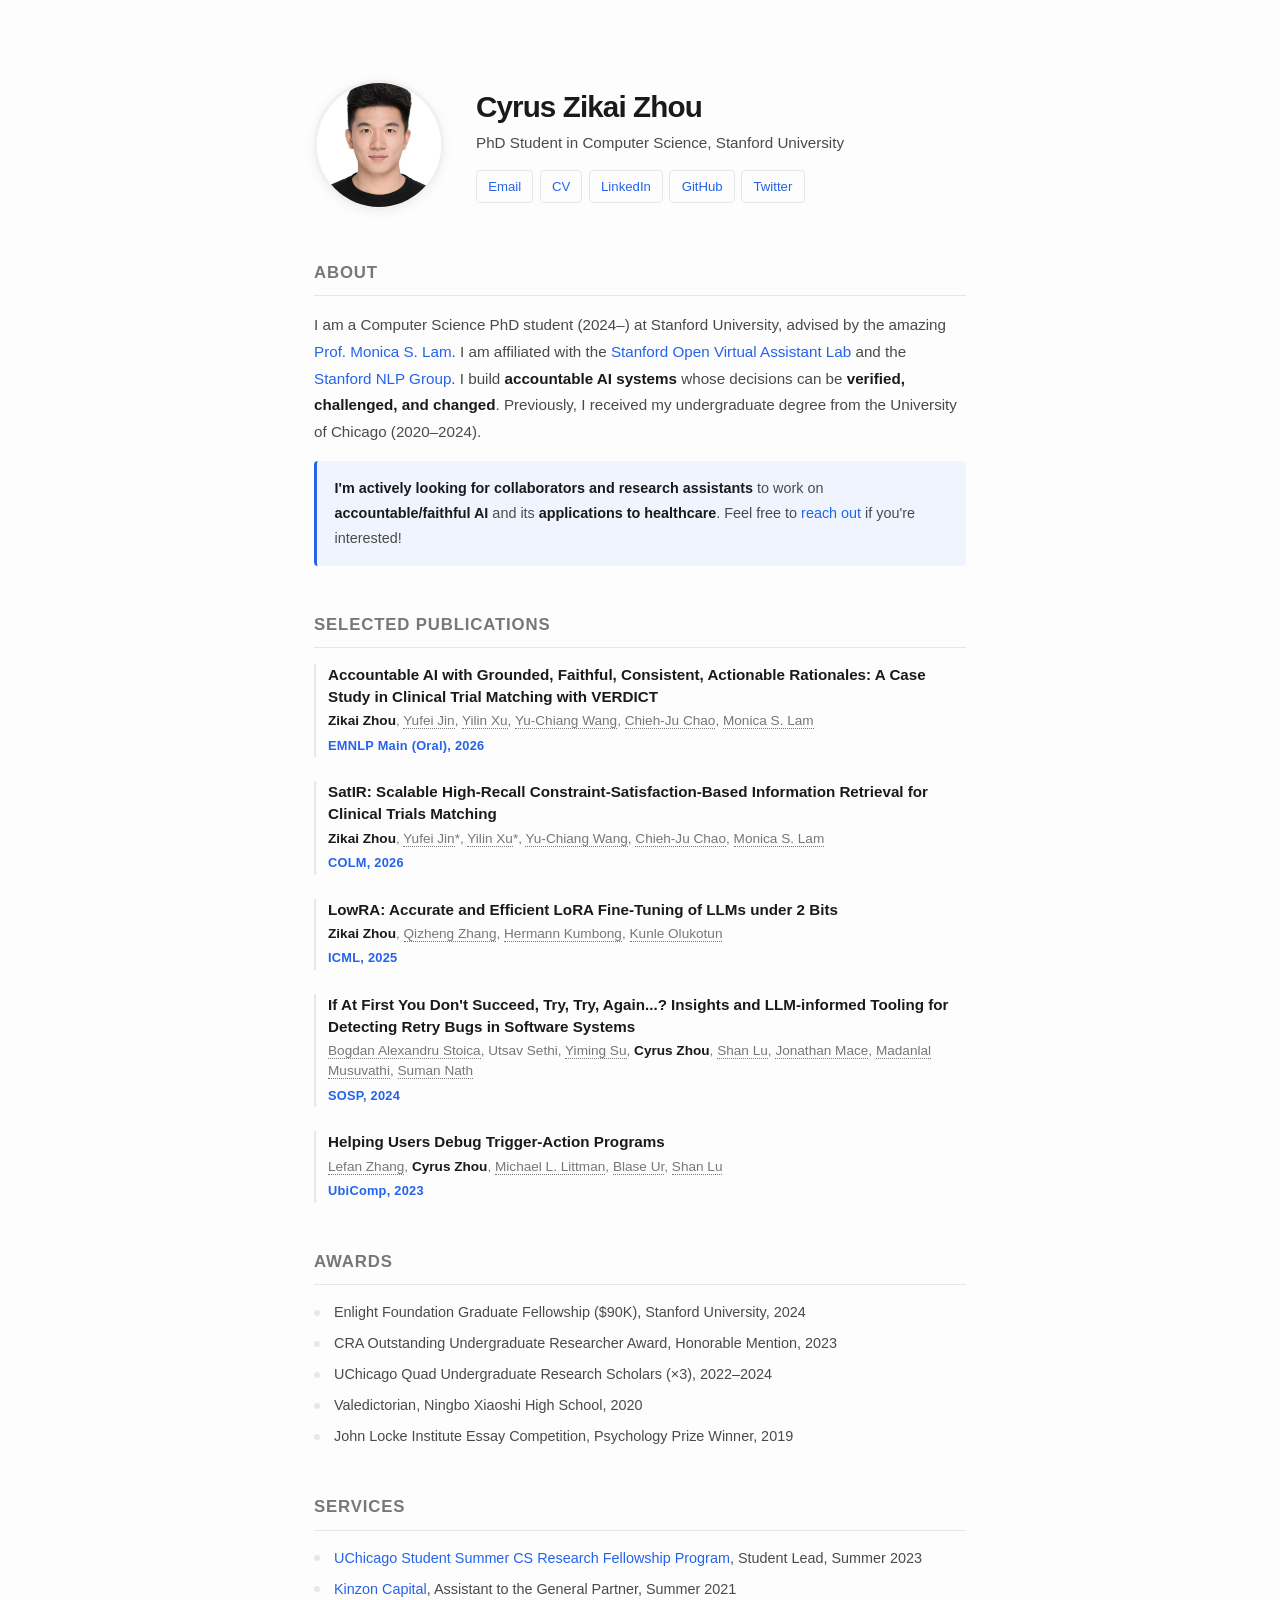
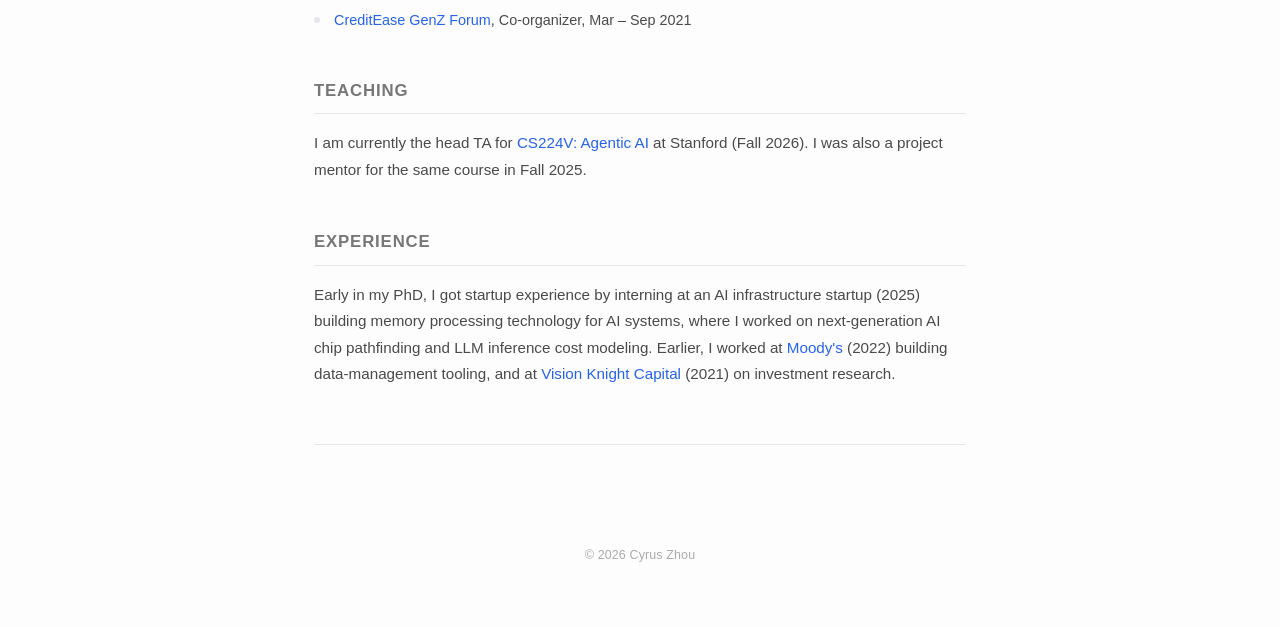
==== index.html @ 4c5fada1 "Link Lefan Zhang (Scholar) and Yiming Su (LinkedIn) Co-Authored-By: Claude Opus 4.7 (1M context) <no" ====
<!DOCTYPE html>
<html lang="en">
<head>
  <meta charset="UTF-8">
  <meta name="viewport" content="width=device-width, initial-scale=1.0">
  <title>Cyrus Zikai Zhou — Stanford CS PhD Student</title>
  <meta name="description" content="Cyrus Zikai Zhou is a Computer Science PhD student at Stanford University building accountable AI systems whose decisions can be verified, challenged, and changed.">
  <meta name="keywords" content="Cyrus Zikai Zhou, Cyrus Zhou, Zikai Zhou, Stanford, computer science, PhD, NLP, accountable AI, formal methods, healthcare AI, biomedicine">
  <meta name="author" content="Cyrus Zikai Zhou">
  <link rel="canonical" href="https://zikai-zhou.github.io/">

  <!-- Open Graph -->
  <meta property="og:title" content="Cyrus Zikai Zhou — Stanford CS PhD Student">
  <meta property="og:description" content="PhD student at Stanford building accountable AI systems whose decisions can be verified, challenged, and changed.">
  <meta property="og:url" content="https://zikai-zhou.github.io/">
  <meta property="og:image" content="https://zikai-zhou.github.io/cyrus.jpg">
  <meta property="og:type" content="website">

  <!-- Twitter Card -->
  <meta name="twitter:card" content="summary">
  <meta name="twitter:title" content="Cyrus Zikai Zhou — Stanford CS PhD Student">
  <meta name="twitter:description" content="PhD student at Stanford building accountable AI systems whose decisions can be verified, challenged, and changed.">
  <meta name="twitter:image" content="https://zikai-zhou.github.io/cyrus.jpg">

  <link rel="stylesheet" href="style.css">
  <link rel="icon" href="data:image/svg+xml,<svg xmlns='http://www.w3.org/2000/svg' viewBox='0 0 100 100'><text y='.9em' font-size='90'>C</text></svg>">
</head>
<body>
  <main>
    <header>
      <div class="profile">
        <img src="cyrus.jpg" alt="Cyrus Zhou" class="avatar" onerror="this.style.display='none'">
        <div class="intro">
          <h1>Cyrus Zikai Zhou</h1>
          <p class="subtitle">PhD Student in Computer Science, Stanford University</p>
          <nav class="links">
            <a href="mailto:zikai@stanford.edu">Email</a>
            <a href="cv.pdf" target="_blank">CV</a>
            <a href="https://www.linkedin.com/in/cyruszhou/" target="_blank">LinkedIn</a>
            <a href="https://github.com/zikai-zhou" target="_blank">GitHub</a>
            <a href="https://x.com/cyruszzhou" target="_blank">Twitter</a>
          </nav>
        </div>
      </div>
    </header>

    <section id="about">
      <h2>About</h2>
      <p>
        I am a Computer Science PhD student (2024–) at Stanford University, advised by the amazing
        <a href="https://suif.stanford.edu/~lam/" target="_blank">Prof. Monica S. Lam</a>.
        I am affiliated with the
        <a href="https://oval.cs.stanford.edu/" target="_blank">Stanford Open Virtual Assistant Lab</a>
        and the <a href="https://nlp.stanford.edu/" target="_blank">Stanford NLP Group</a>.
        I build <strong>accountable AI systems</strong> whose decisions can be <strong>verified, challenged, and changed</strong>.
        Previously, I received my undergraduate degree from the University of Chicago (2020–2024).
      </p>
      <p class="callout">
        <strong>I'm actively looking for collaborators and research assistants</strong> to work on <strong>accountable/faithful AI</strong> and its <strong>applications to healthcare</strong>. Feel free to <a href="mailto:zikai@stanford.edu">reach out</a> if you're interested!
      </p>
    </section>

    <section id="publications">
      <h2>Selected Publications</h2>
      <ul class="pub-list">
        <li>
          <span class="pub-title"><a href="https://arxiv.org/abs/2609.03366" target="_blank">Accountable AI with Grounded, Faithful, Consistent, Actionable Rationales: A Case Study in Clinical Trial Matching with VERDICT</a></span>
          <span class="pub-authors"><strong>Zikai Zhou</strong>, <a href="https://www.linkedin.com/in/yufei-jin-bb508b283" target="_blank">Yufei Jin</a>, <a href="https://clarkxu0625.github.io/" target="_blank">Yilin Xu</a>, <a href="https://www.linkedin.com/in/yu-chiang-wang-b5a090160/" target="_blank">Yu-Chiang Wang</a>, <a href="https://www.mayo.edu/research/faculty/chao-chieh-ju-m-d/bio-20580414" target="_blank">Chieh-Ju Chao</a>, <a href="https://suif.stanford.edu/~lam/" target="_blank">Monica S. Lam</a></span>
          <span class="pub-venue">EMNLP Main (Oral), 2026</span>
        </li>
        <li>
          <span class="pub-title"><a href="https://satir.genie.stanford.edu/" target="_blank">SatIR: Scalable High-Recall Constraint-Satisfaction-Based Information Retrieval for Clinical Trials Matching</a></span>
          <span class="pub-authors"><strong>Zikai Zhou</strong>, <a href="https://www.linkedin.com/in/yufei-jin-bb508b283" target="_blank">Yufei Jin</a>*, <a href="https://clarkxu0625.github.io/" target="_blank">Yilin Xu</a>*, <a href="https://www.linkedin.com/in/yu-chiang-wang-b5a090160/" target="_blank">Yu-Chiang Wang</a>, <a href="https://www.mayo.edu/research/faculty/chao-chieh-ju-m-d/bio-20580414" target="_blank">Chieh-Ju Chao</a>, <a href="https://suif.stanford.edu/~lam/" target="_blank">Monica S. Lam</a></span>
          <span class="pub-venue">COLM, 2026</span>
        </li>
        <li>
          <span class="pub-title"><a href="https://arxiv.org/abs/2502.08141" target="_blank">LowRA: Accurate and Efficient LoRA Fine-Tuning of LLMs under 2 Bits</a></span>
          <span class="pub-authors"><strong>Zikai Zhou</strong>, <a href="https://alex-q-z.github.io/" target="_blank">Qizheng Zhang</a>, <a href="https://profiles.stanford.edu/hermann-kumbong" target="_blank">Hermann Kumbong</a>, <a href="http://arsenalfc.stanford.edu/kunle/" target="_blank">Kunle Olukotun</a></span>
          <span class="pub-venue">ICML, 2025</span>
        </li>
        <li>
          <span class="pub-title"><a href="https://dl.acm.org/doi/abs/10.1145/3694715.3695971" target="_blank">If At First You Don't Succeed, Try, Try, Again...? Insights and LLM-informed Tooling for Detecting Retry Bugs in Software Systems</a></span>
          <span class="pub-authors"><a href="https://bastoica.github.io/" target="_blank">Bogdan Alexandru Stoica</a>, Utsav Sethi, <a href="https://www.linkedin.com/in/yimingsu/" target="_blank">Yiming Su</a>, <strong>Cyrus Zhou</strong>, <a href="http://people.cs.uchicago.edu/~shanlu/" target="_blank">Shan Lu</a>, <a href="https://mpi-sws.org/people/jcmace/" target="_blank">Jonathan Mace</a>, <a href="https://www.microsoft.com/en-us/research/people/madanm/" target="_blank">Madanlal Musuvathi</a>, <a href="https://www.microsoft.com/en-us/research/people/sumann/" target="_blank">Suman Nath</a></span>
          <span class="pub-venue">SOSP, 2024</span>
        </li>
        <li>
          <span class="pub-title"><a href="https://dl.acm.org/doi/abs/10.1145/3569506" target="_blank">Helping Users Debug Trigger-Action Programs</a></span>
          <span class="pub-authors"><a href="https://scholar.google.com/citations?user=QYBQP_wAAAAJ" target="_blank">Lefan Zhang</a>, <strong>Cyrus Zhou</strong>, <a href="https://www.littmania.com/" target="_blank">Michael L. Littman</a>, <a href="https://www.blaseur.com/" target="_blank">Blase Ur</a>, <a href="http://people.cs.uchicago.edu/~shanlu/" target="_blank">Shan Lu</a></span>
          <span class="pub-venue">UbiComp, 2023</span>
        </li>
      </ul>
    </section>

    <section id="awards">
      <h2>Awards</h2>
      <ul class="award-list">
        <li>Enlight Foundation Graduate Fellowship ($90K), Stanford University, 2024</li>
        <li>CRA Outstanding Undergraduate Researcher Award, Honorable Mention, 2023</li>
        <li>UChicago Quad Undergraduate Research Scholars (×3), 2022–2024</li>
        <li>Valedictorian, Ningbo Xiaoshi High School, 2020</li>
        <li>John Locke Institute Essay Competition, Psychology Prize Winner, 2019</li>
      </ul>
    </section>

    <section id="services">
      <h2>Services</h2>
      <ul class="award-list">
        <li><a href="https://cs.uchicago.edu/academics/undergraduate/summer-research/student-summer-research-fellowship-program/" target="_blank">UChicago Student Summer CS Research Fellowship Program</a>, Student Lead, Summer 2023</li>
        <li><a href="http://www.kinzoncap.com" target="_blank">Kinzon Capital</a>, Assistant to the General Partner, Summer 2021</li>
        <li><a href="https://m.jiemian.com/article/6374100.html" target="_blank">CreditEase GenZ Forum</a>, Co-organizer, Mar – Sep 2021</li>
      </ul>
    </section>

    <section id="teaching">
      <h2>Teaching</h2>
      <p>
        I am currently the head TA for <a href="https://cs224v.stanford.edu/" target="_blank">CS224V: Agentic AI</a> at Stanford (Fall 2026). I was also a project mentor for the same course in Fall 2025.
      </p>
    </section>

    <section id="experience">
      <h2>Experience</h2>
      <p>
        Early in my PhD, I got startup experience by interning at an AI infrastructure startup (2025) building memory processing technology for AI systems, where I worked on next-generation AI chip pathfinding and LLM inference cost modeling. Earlier, I worked at <a href="https://www.moodys.com/" target="_blank">Moody's</a> (2022) building data-management tooling, and at <a href="http://www.vkc-partners.com/index_en.php" target="_blank">Vision Knight Capital</a> (2021) on investment research.
      </p>
    </section>

    <footer>
      <div class="visitor-map">
        <!-- ClustrMaps widget: register at https://clustrmaps.com/ (free) with your site to get a widget ID and replace YOUR_MAP_ID below -->
        <script type="text/javascript" id="clustrmaps" src="//cdn.clustrmaps.com/map_v2.js?cl=ffffff&w=a&t=tt&d=YOUR_MAP_ID&co=cccccc&ct=808080"></script>
      </div>
      <p>&copy; 2026 Cyrus Zhou</p>
    </footer>
  </main>
</body>
</html>
---- style.css ----
/* ── Reset & Base ── */
*, *::before, *::after {
  margin: 0;
  padding: 0;
  box-sizing: border-box;
}

:root {
  --text: #1a1a1a;
  --text-secondary: #4a4a4a;
  --text-tertiary: #777;
  --accent: #2563eb;
  --accent-hover: #1d4ed8;
  --accent-subtle: #eff4ff;
  --bg: #fdfdfd;
  --border: #e5e7eb;
  --border-light: #f0f0f0;
  --max-width: 700px;
}

body {
  font-family: "Inter", -apple-system, BlinkMacSystemFont, "Segoe UI", Roboto, "Helvetica Neue", Arial, sans-serif;
  color: var(--text);
  background: var(--bg);
  line-height: 1.75;
  -webkit-font-smoothing: antialiased;
  -moz-osx-font-smoothing: grayscale;
}

/* ── Layout ── */
main {
  max-width: var(--max-width);
  margin: 0 auto;
  padding: 5rem 1.5rem 3rem;
}

/* ── Header / Profile ── */
.profile {
  display: flex;
  align-items: center;
  gap: 2rem;
  margin-bottom: 3rem;
}

.avatar {
  width: 130px;
  height: 130px;
  border-radius: 50%;
  object-fit: cover;
  flex-shrink: 0;
  border: 3px solid var(--border-light);
  box-shadow: 0 2px 12px rgba(0, 0, 0, 0.06);
}

.intro {
  padding-top: 0.15rem;
}

h1 {
  font-size: 1.85rem;
  font-weight: 700;
  letter-spacing: -0.03em;
  line-height: 1.2;
  color: var(--text);
}

.subtitle {
  color: var(--text-secondary);
  font-size: 0.95rem;
  margin-top: 0.3rem;
  font-weight: 400;
}

.links {
  margin-top: 0.85rem;
  display: flex;
  flex-wrap: wrap;
  gap: 0.4rem;
}

.links a {
  font-size: 0.825rem;
  font-weight: 500;
  color: var(--accent);
  text-decoration: none;
  padding: 0.25rem 0.7rem;
  border-radius: 4px;
  border: 1px solid var(--border);
  transition: all 0.15s ease;
  background: var(--bg);
}

.links a:hover {
  background: var(--accent-subtle);
  border-color: var(--accent);
  color: var(--accent-hover);
}

/* ── Sections ── */
section {
  margin-bottom: 2.75rem;
}

h2 {
  font-size: 1.05rem;
  font-weight: 600;
  text-transform: uppercase;
  letter-spacing: 0.05em;
  color: var(--text-tertiary);
  margin-bottom: 1rem;
  padding-bottom: 0.5rem;
  border-bottom: 1.5px solid var(--border);
}

p {
  margin-bottom: 0.75rem;
  font-size: 0.95rem;
  color: var(--text-secondary);
  line-height: 1.75;
}

p strong {
  color: var(--text);
  font-weight: 600;
}

.callout {
  margin-top: 1rem;
  padding: 0.9rem 1.1rem;
  background: var(--accent-subtle);
  border-left: 3px solid var(--accent);
  border-radius: 4px;
  font-size: 0.9rem;
  color: var(--text-secondary);
}

p a {
  color: var(--accent);
  text-decoration: none;
  font-weight: 500;
}

p a:hover {
  text-decoration: underline;
}

/* ── Publications ── */
.pub-list {
  list-style: none;
  display: flex;
  flex-direction: column;
  gap: 1.5rem;
}

.pub-list li {
  display: flex;
  flex-direction: column;
  gap: 0.2rem;
  padding-left: 0.75rem;
  border-left: 2px solid var(--border);
  transition: border-color 0.15s ease;
}

.pub-list li:hover {
  border-left-color: var(--accent);
}

.pub-title {
  font-weight: 600;
  font-size: 0.95rem;
  color: var(--text);
  line-height: 1.45;
  display: block;
}

.pub-title a {
  font-weight: 600;
  font-size: 0.95rem;
  color: var(--text);
  text-decoration: none;
  line-height: 1.45;
}

.pub-title a:hover {
  color: var(--accent);
}

.pub-authors a {
  color: inherit;
  text-decoration: none;
  border-bottom: 1px dotted var(--text-tertiary);
  transition: color 0.15s ease, border-color 0.15s ease;
}

.pub-authors a:hover {
  color: var(--accent);
  border-bottom-color: var(--accent);
  border-bottom-style: solid;
}

.pub-authors {
  font-size: 0.85rem;
  color: var(--text-tertiary);
  line-height: 1.5;
}

.pub-authors strong {
  color: var(--text);
  font-weight: 600;
}

.pub-venue {
  font-size: 0.8rem;
  color: var(--accent);
  font-weight: 600;
  letter-spacing: 0.02em;
}

/* ── Awards ── */
.award-list {
  list-style: none;
  display: flex;
  flex-direction: column;
  gap: 0.5rem;
}

.award-list li {
  font-size: 0.9rem;
  color: var(--text-secondary);
  padding-left: 1.25rem;
  position: relative;
  line-height: 1.6;
}

.award-list li a {
  color: var(--accent);
  text-decoration: none;
  font-weight: 500;
}

.award-list li a:hover {
  text-decoration: underline;
}

.award-list li::before {
  content: "";
  position: absolute;
  left: 0;
  top: 0.55rem;
  width: 6px;
  height: 6px;
  border-radius: 50%;
  background: var(--border);
}

/* ── Experience ── */
.exp-list {
  list-style: none;
  display: flex;
  flex-direction: column;
  gap: 1.25rem;
}

.exp-list li {
  display: flex;
  flex-direction: column;
  gap: 0.2rem;
  padding-left: 0.75rem;
  border-left: 2px solid var(--border);
  transition: border-color 0.15s ease;
}

.exp-list li:hover {
  border-left-color: var(--accent);
}

.exp-header {
  display: flex;
  justify-content: space-between;
  align-items: baseline;
  gap: 1rem;
  flex-wrap: wrap;
}

.exp-role {
  font-weight: 600;
  font-size: 0.95rem;
  color: var(--text);
}

.exp-role a {
  color: var(--text);
  text-decoration: none;
}

.exp-role a:hover {
  color: var(--accent);
}

.exp-date {
  font-size: 0.8rem;
  color: var(--accent);
  font-weight: 600;
  white-space: nowrap;
}

.exp-meta {
  font-size: 0.825rem;
  color: var(--text-tertiary);
}

.exp-meta a {
  color: var(--accent);
  text-decoration: none;
}

.exp-meta a:hover {
  text-decoration: underline;
}

.exp-desc {
  font-size: 0.9rem;
  color: var(--text-secondary);
  margin-top: 0.15rem;
  line-height: 1.55;
}

/* ── Footer ── */
footer {
  margin-top: 3.5rem;
  padding-top: 1.5rem;
  border-top: 1px solid var(--border);
}

.visitor-map {
  display: flex;
  justify-content: center;
  margin-bottom: 1rem;
  min-height: 60px;
}

footer p {
  font-size: 0.78rem;
  color: #aaa;
  text-align: center;
  letter-spacing: 0.01em;
}

/* ── Responsive ── */
@media (max-width: 520px) {
  main {
    padding: 2.5rem 1.25rem 2rem;
  }

  .profile {
    flex-direction: column;
    align-items: center;
    text-align: center;
  }

  .avatar {
    width: 110px;
    height: 110px;
  }

  .links {
    justify-content: center;
  }

  h1 {
    font-size: 1.5rem;
  }

  .pub-list li {
    padding-left: 0.6rem;
  }
}
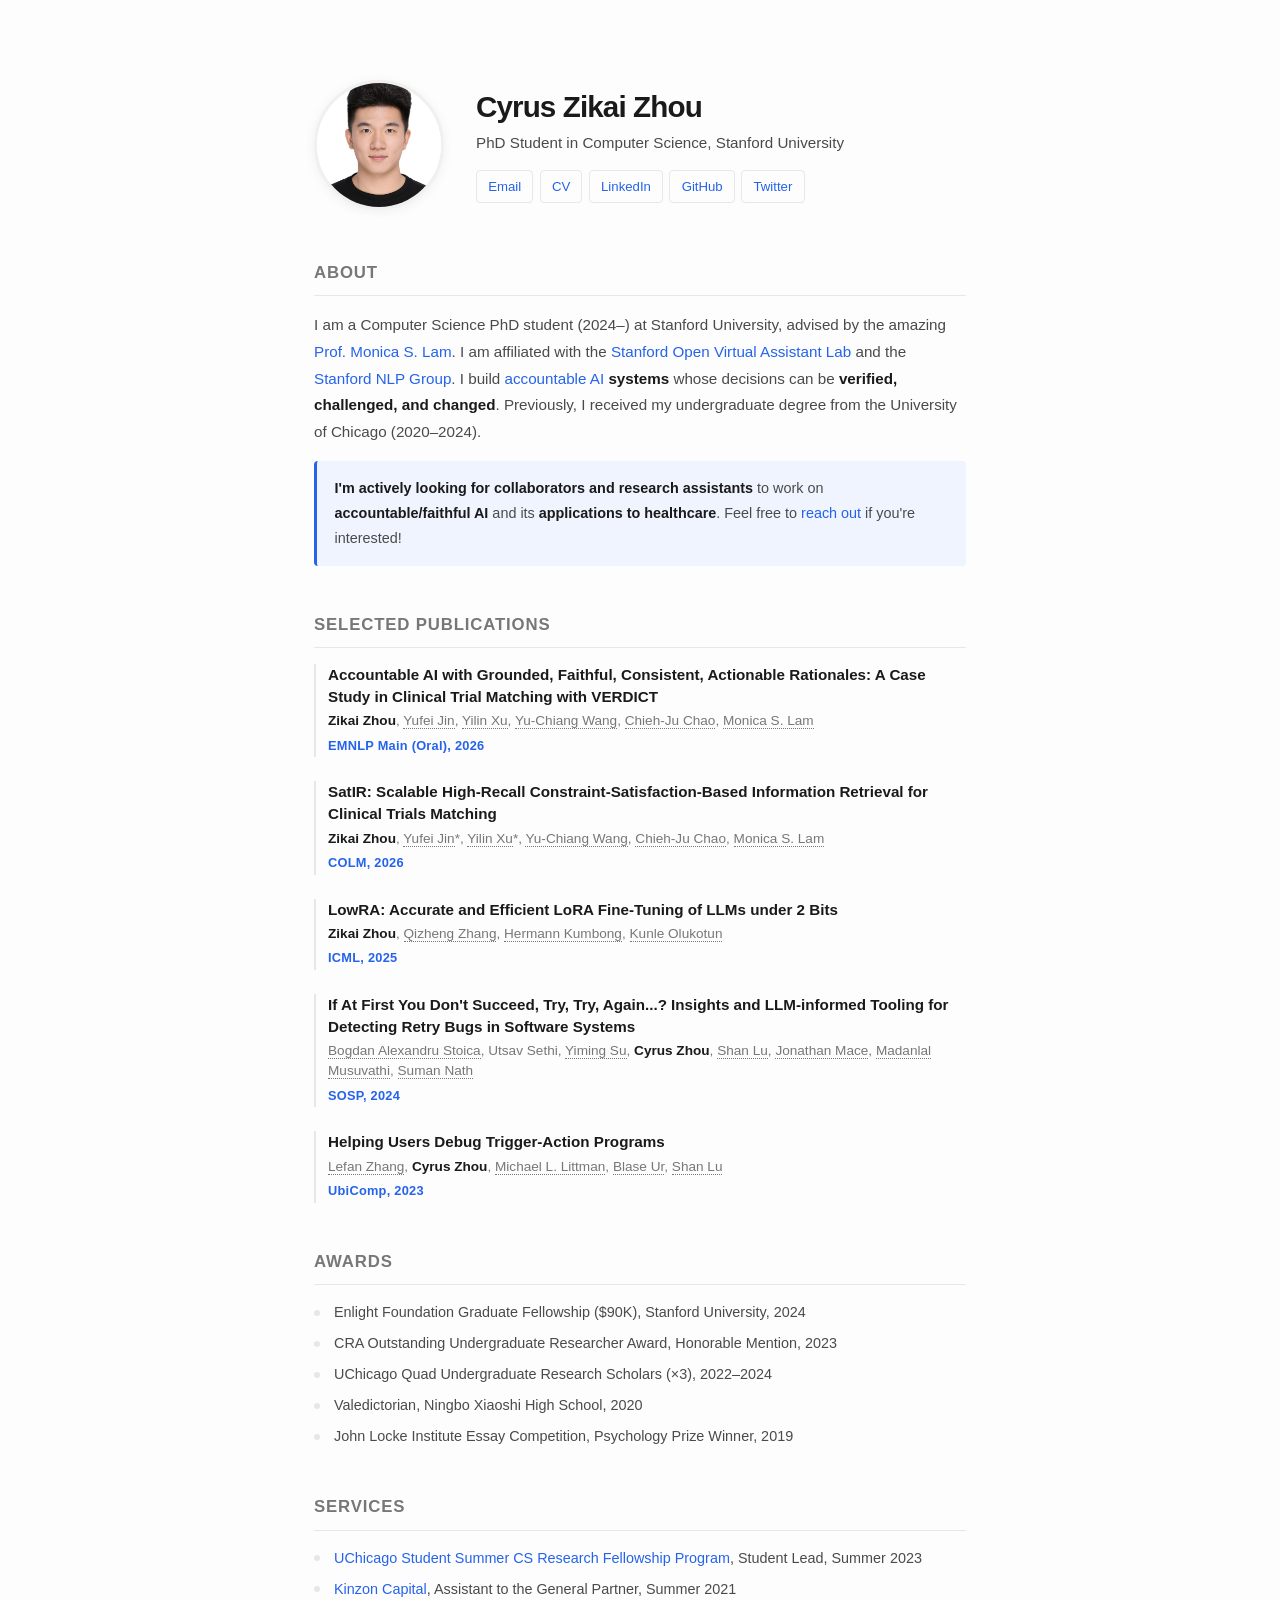
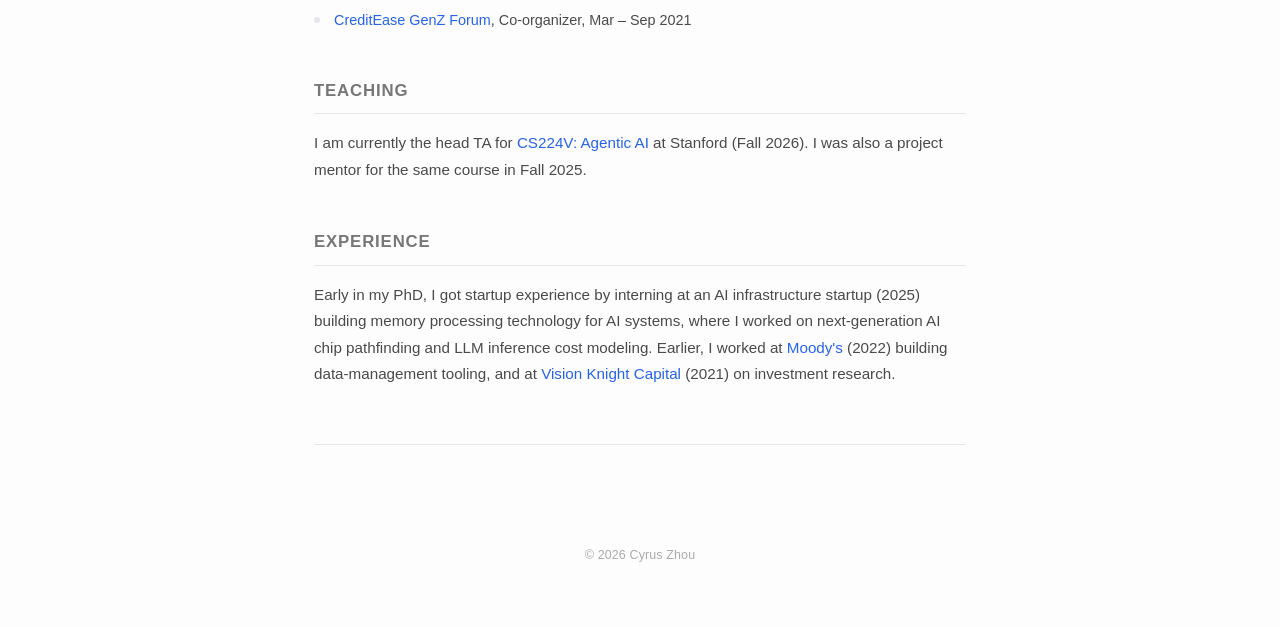
==== commit fe11efe6: "Link accountable AI phrase to Thomson Reuters article Co-Authored-By: Claude Opus 4.7 (1M context) <" ====
--- a/index.html
+++ b/index.html
@@ -52,7 +52,7 @@
         I am affiliated with the
         <a href="https://oval.cs.stanford.edu/" target="_blank">Stanford Open Virtual Assistant Lab</a>
         and the <a href="https://nlp.stanford.edu/" target="_blank">Stanford NLP Group</a>.
-        I build <strong>accountable AI systems</strong> whose decisions can be <strong>verified, challenged, and changed</strong>.
+        I build <strong><a href="https://www.thomsonreuters.com/en-us/posts/innovation/ai-is-taking-action-no-one-is-accountable/" target="_blank">accountable AI</a> systems</strong> whose decisions can be <strong>verified, challenged, and changed</strong>.
         Previously, I received my undergraduate degree from the University of Chicago (2020–2024).
       </p>
       <p class="callout">
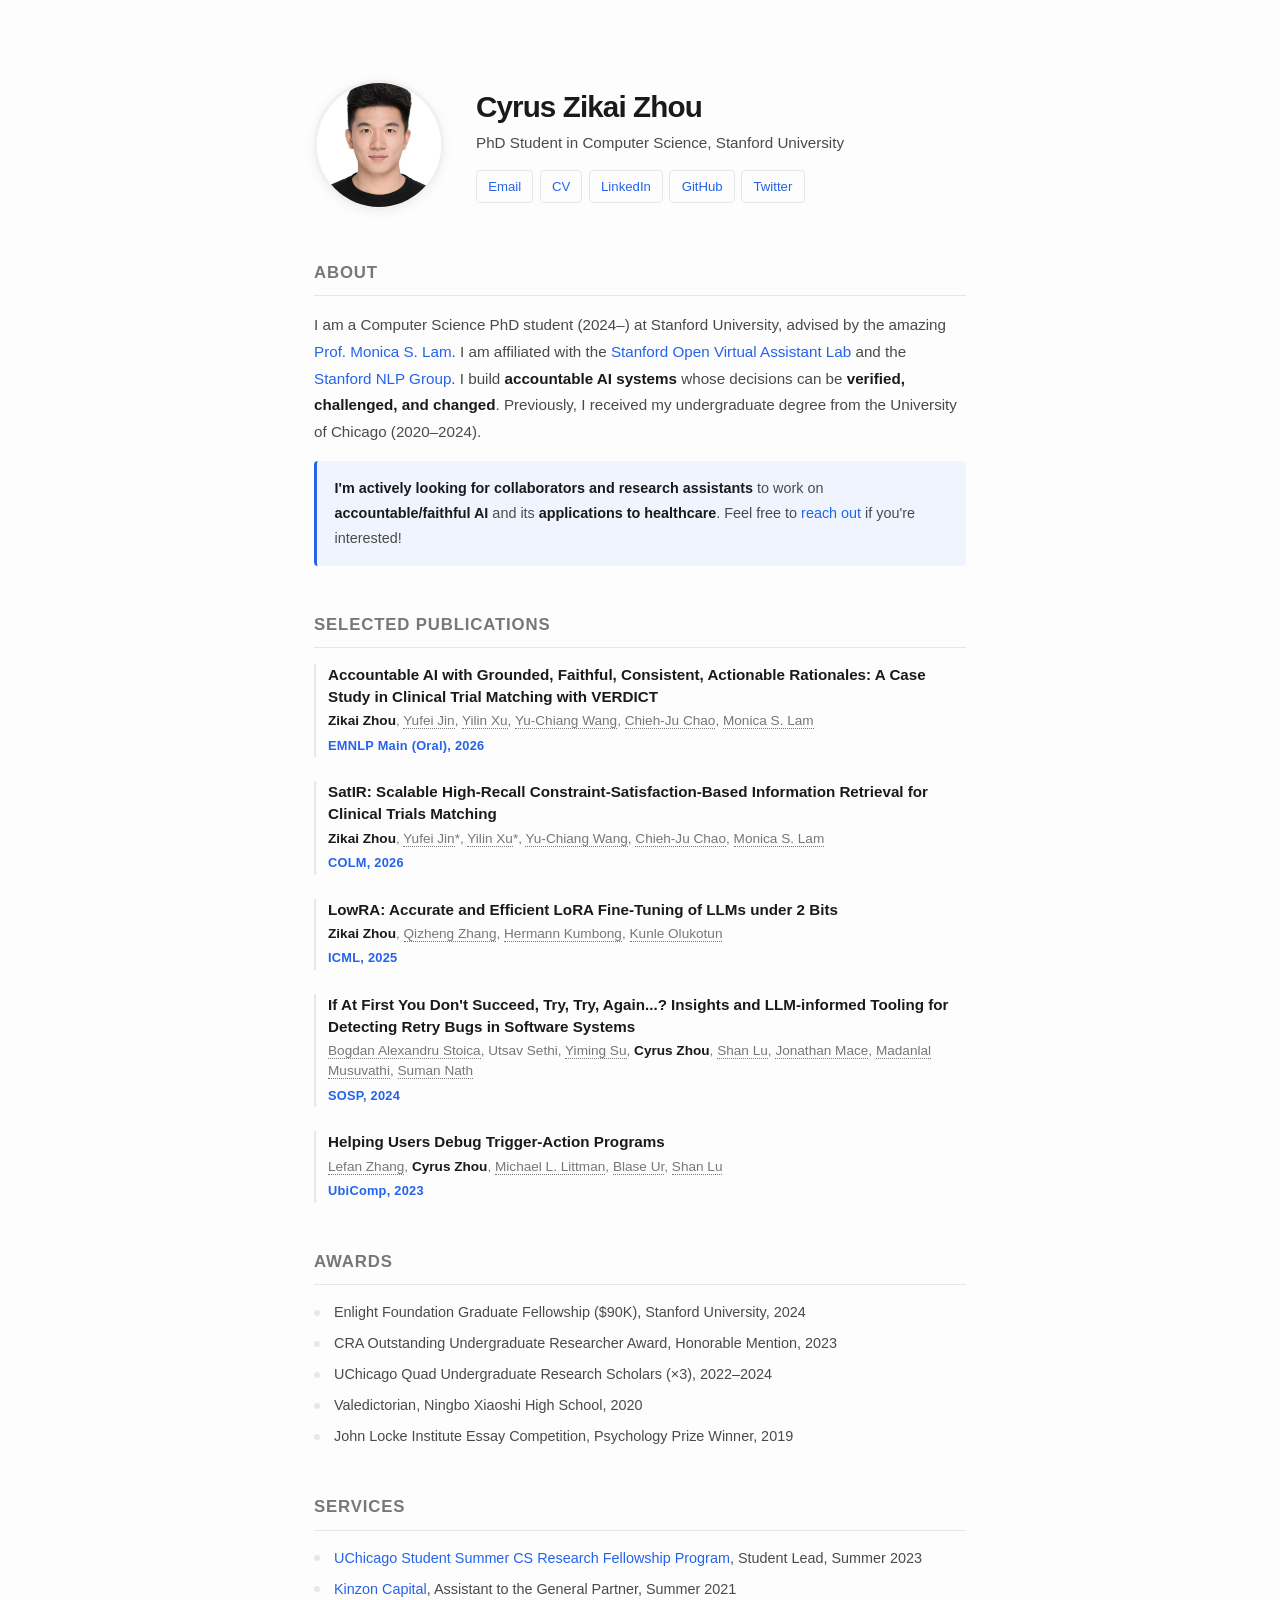
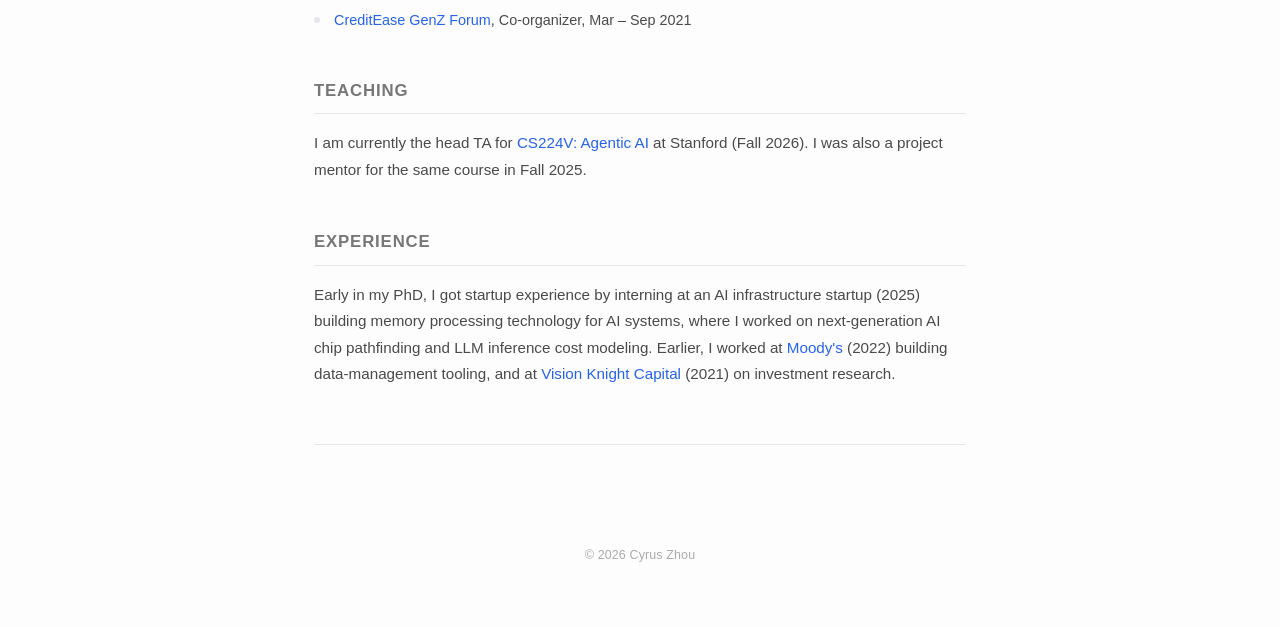
==== commit 25a82f37: "Remove Thomson Reuters link from accountable AI phrase Co-Authored-By: Claude Opus 4.7 (1M context) " ====
--- a/index.html
+++ b/index.html
@@ -52,7 +52,7 @@
         I am affiliated with the
         <a href="https://oval.cs.stanford.edu/" target="_blank">Stanford Open Virtual Assistant Lab</a>
         and the <a href="https://nlp.stanford.edu/" target="_blank">Stanford NLP Group</a>.
-        I build <strong><a href="https://www.thomsonreuters.com/en-us/posts/innovation/ai-is-taking-action-no-one-is-accountable/" target="_blank">accountable AI</a> systems</strong> whose decisions can be <strong>verified, challenged, and changed</strong>.
+        I build <strong>accountable AI systems</strong> whose decisions can be <strong>verified, challenged, and changed</strong>.
         Previously, I received my undergraduate degree from the University of Chicago (2020–2024).
       </p>
       <p class="callout">
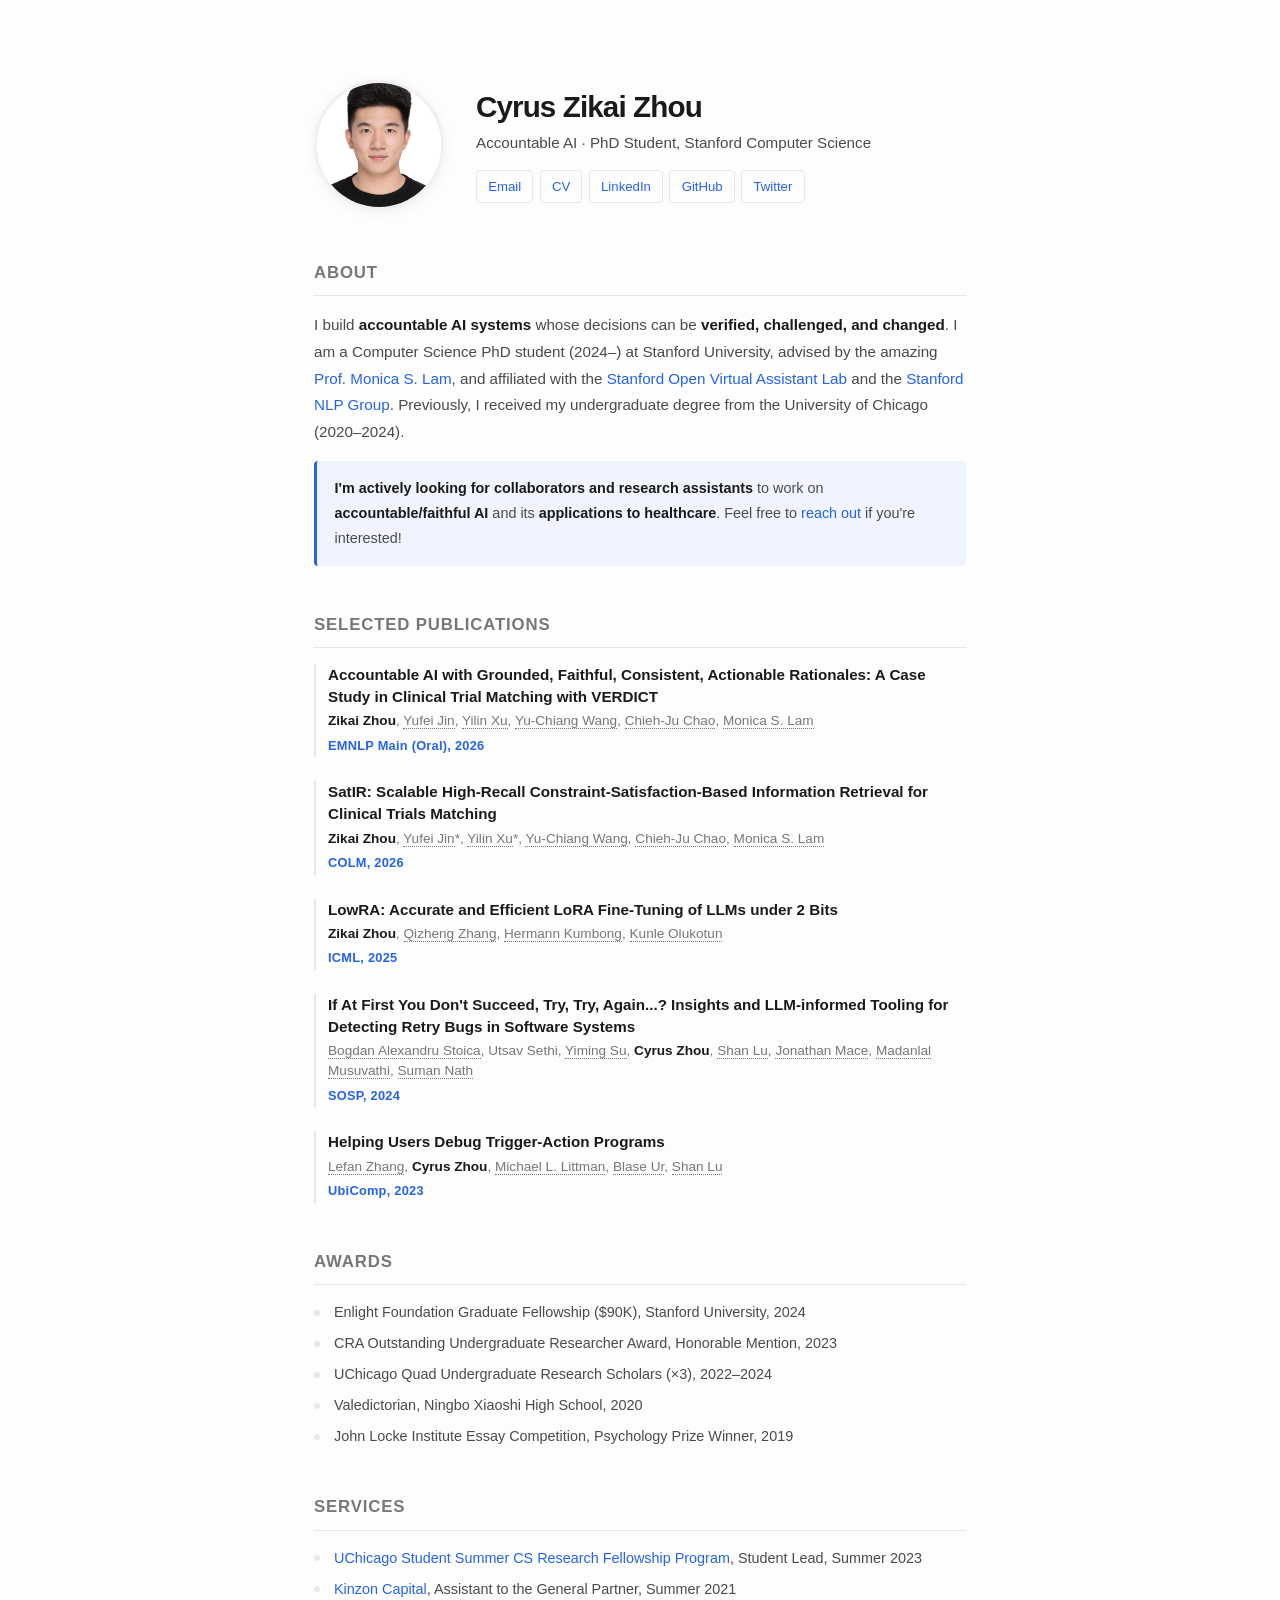
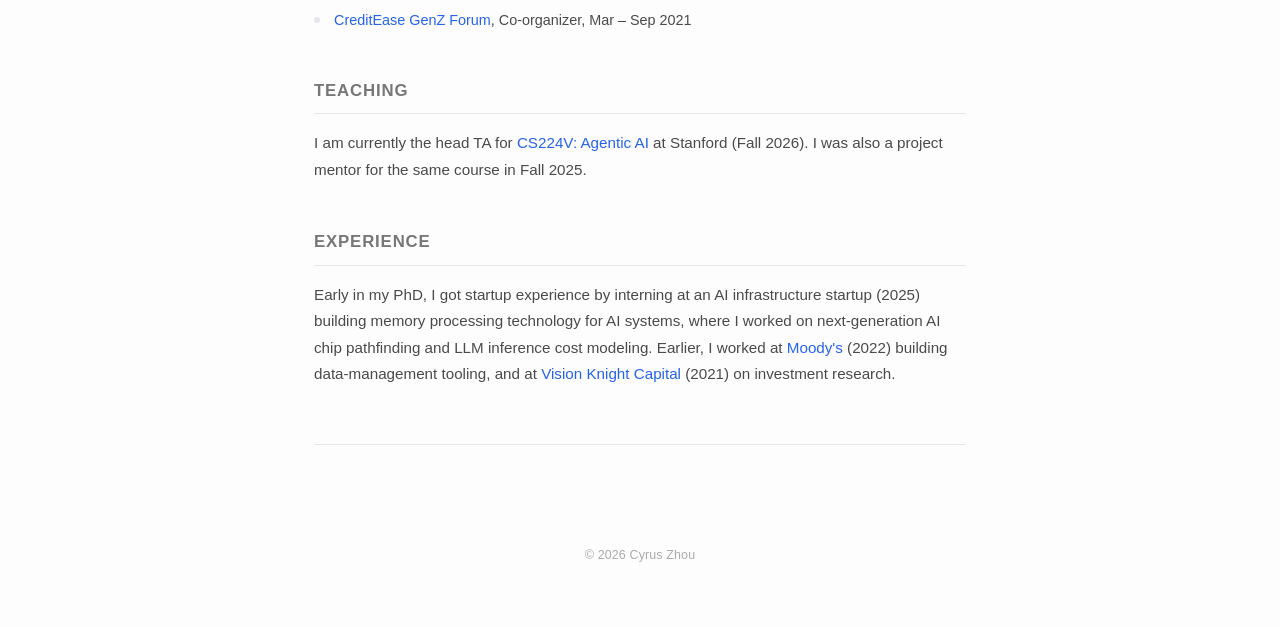
==== commit 19016a2d: "Orient site identity around Accountable AI: subtitle, title, and About lead Co-Authored-By: Claude O" ====
--- a/index.html
+++ b/index.html
@@ -3,14 +3,14 @@
 <head>
   <meta charset="UTF-8">
   <meta name="viewport" content="width=device-width, initial-scale=1.0">
-  <title>Cyrus Zikai Zhou — Stanford CS PhD Student</title>
+  <title>Cyrus Zikai Zhou — Accountable AI Researcher, Stanford CS</title>
   <meta name="description" content="Cyrus Zikai Zhou is a Computer Science PhD student at Stanford University building accountable AI systems whose decisions can be verified, challenged, and changed.">
   <meta name="keywords" content="Cyrus Zikai Zhou, Cyrus Zhou, Zikai Zhou, Stanford, computer science, PhD, NLP, accountable AI, formal methods, healthcare AI, biomedicine">
   <meta name="author" content="Cyrus Zikai Zhou">
   <link rel="canonical" href="https://zikai-zhou.github.io/">
 
   <!-- Open Graph -->
-  <meta property="og:title" content="Cyrus Zikai Zhou — Stanford CS PhD Student">
+  <meta property="og:title" content="Cyrus Zikai Zhou — Accountable AI Researcher, Stanford CS">
   <meta property="og:description" content="PhD student at Stanford building accountable AI systems whose decisions can be verified, challenged, and changed.">
   <meta property="og:url" content="https://zikai-zhou.github.io/">
   <meta property="og:image" content="https://zikai-zhou.github.io/cyrus.jpg">
@@ -18,7 +18,7 @@
 
   <!-- Twitter Card -->
   <meta name="twitter:card" content="summary">
-  <meta name="twitter:title" content="Cyrus Zikai Zhou — Stanford CS PhD Student">
+  <meta name="twitter:title" content="Cyrus Zikai Zhou — Accountable AI Researcher, Stanford CS">
   <meta name="twitter:description" content="PhD student at Stanford building accountable AI systems whose decisions can be verified, challenged, and changed.">
   <meta name="twitter:image" content="https://zikai-zhou.github.io/cyrus.jpg">
 
@@ -32,7 +32,7 @@
         <img src="cyrus.jpg" alt="Cyrus Zhou" class="avatar" onerror="this.style.display='none'">
         <div class="intro">
           <h1>Cyrus Zikai Zhou</h1>
-          <p class="subtitle">PhD Student in Computer Science, Stanford University</p>
+          <p class="subtitle">Accountable AI · PhD Student, Stanford Computer Science</p>
           <nav class="links">
             <a href="mailto:zikai@stanford.edu">Email</a>
             <a href="cv.pdf" target="_blank">CV</a>
@@ -47,12 +47,12 @@
     <section id="about">
       <h2>About</h2>
       <p>
+        I build <strong>accountable AI systems</strong> whose decisions can be <strong>verified, challenged, and changed</strong>.
         I am a Computer Science PhD student (2024–) at Stanford University, advised by the amazing
-        <a href="https://suif.stanford.edu/~lam/" target="_blank">Prof. Monica S. Lam</a>.
-        I am affiliated with the
+        <a href="https://suif.stanford.edu/~lam/" target="_blank">Prof. Monica S. Lam</a>,
+        and affiliated with the
         <a href="https://oval.cs.stanford.edu/" target="_blank">Stanford Open Virtual Assistant Lab</a>
         and the <a href="https://nlp.stanford.edu/" target="_blank">Stanford NLP Group</a>.
-        I build <strong>accountable AI systems</strong> whose decisions can be <strong>verified, challenged, and changed</strong>.
         Previously, I received my undergraduate degree from the University of Chicago (2020–2024).
       </p>
       <p class="callout">
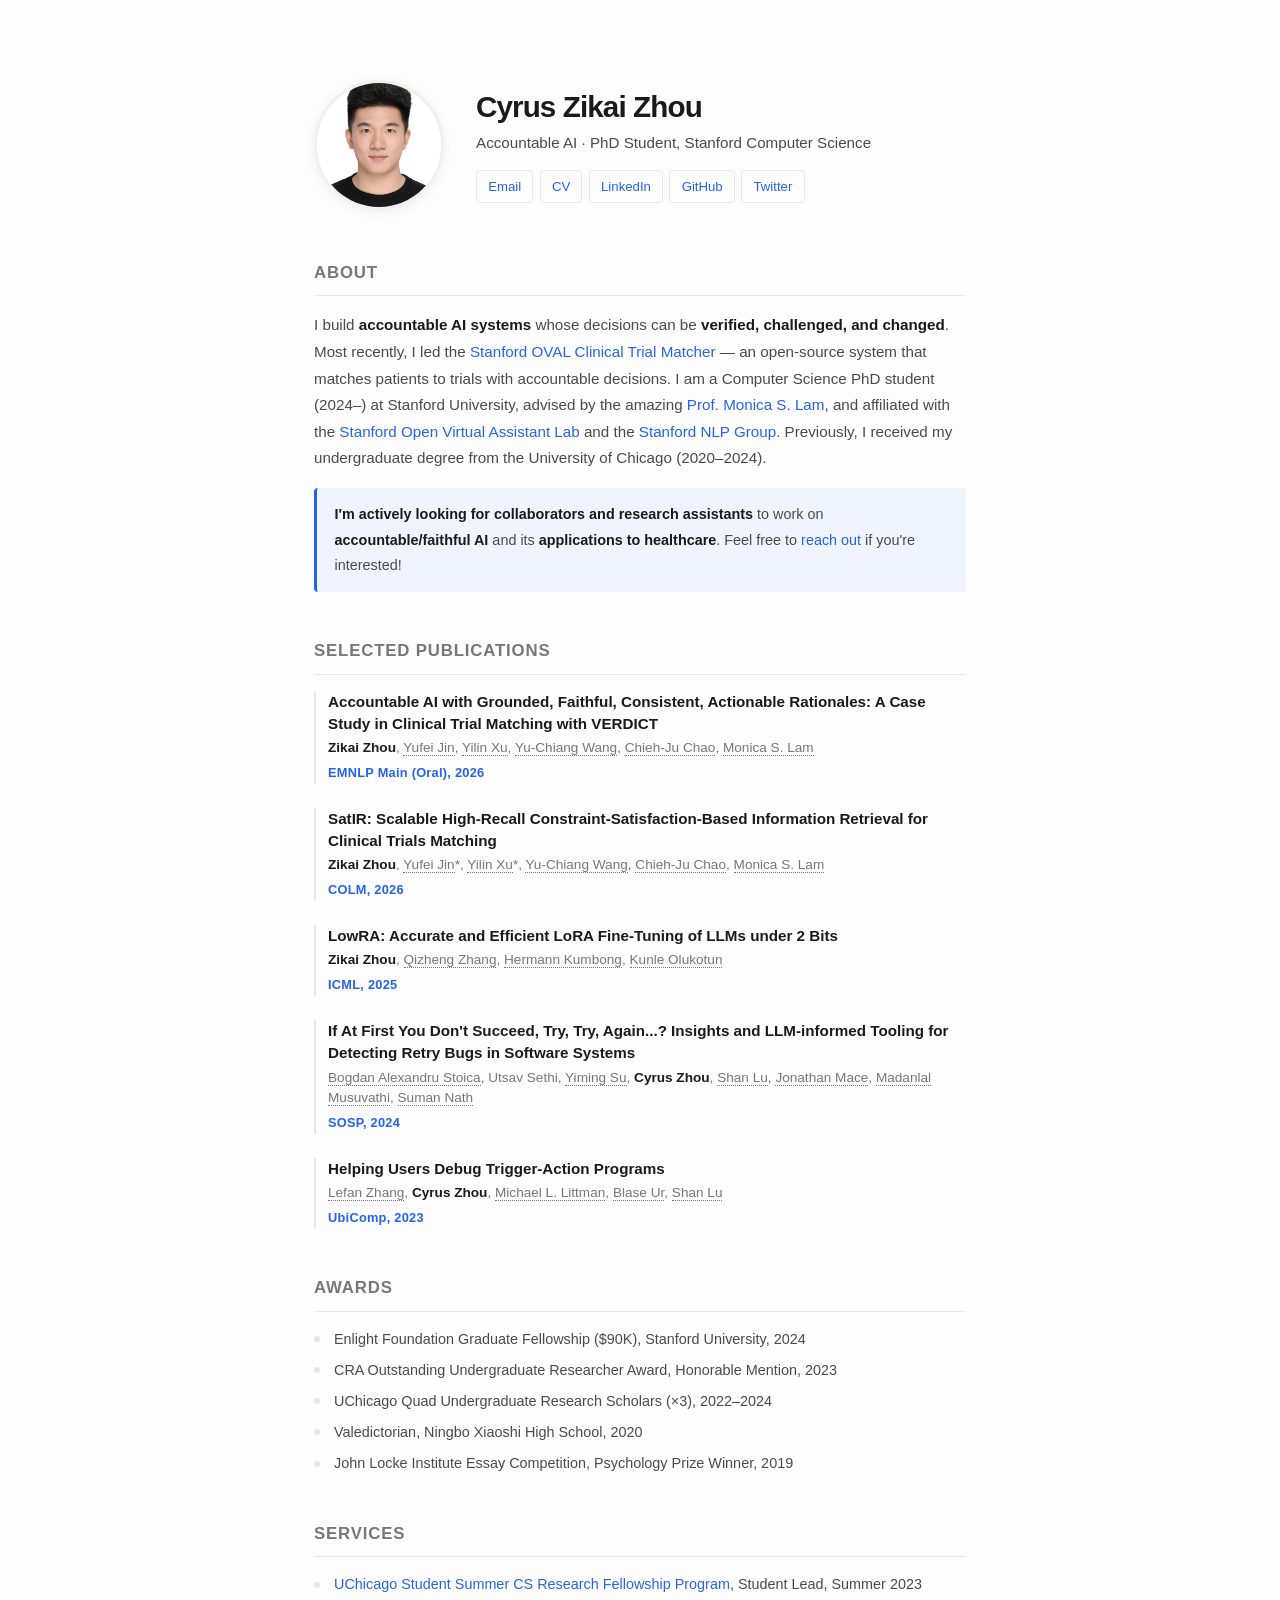
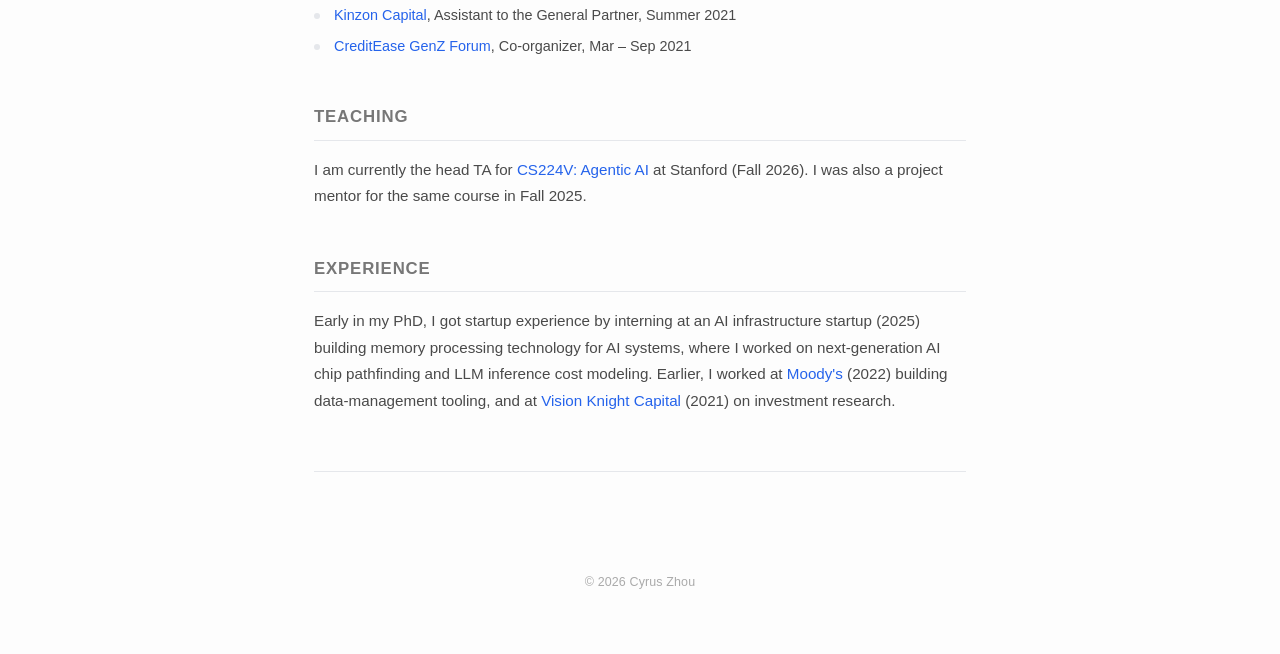
==== commit 15326a56: "Add mention of Stanford OVAL Clinical Trial Matcher project with codebase link Co-Authored-By: Claud" ====
--- a/index.html
+++ b/index.html
@@ -47,7 +47,7 @@
     <section id="about">
       <h2>About</h2>
       <p>
-        I build <strong>accountable AI systems</strong> whose decisions can be <strong>verified, challenged, and changed</strong>.
+        I build <strong>accountable AI systems</strong> whose decisions can be <strong>verified, challenged, and changed</strong>. Most recently, I led the <a href="https://github.com/stanford-oval/clinical-trial-matching" target="_blank">Stanford OVAL Clinical Trial Matcher</a> — an open-source system that matches patients to trials with accountable decisions.
         I am a Computer Science PhD student (2024–) at Stanford University, advised by the amazing
         <a href="https://suif.stanford.edu/~lam/" target="_blank">Prof. Monica S. Lam</a>,
         and affiliated with the
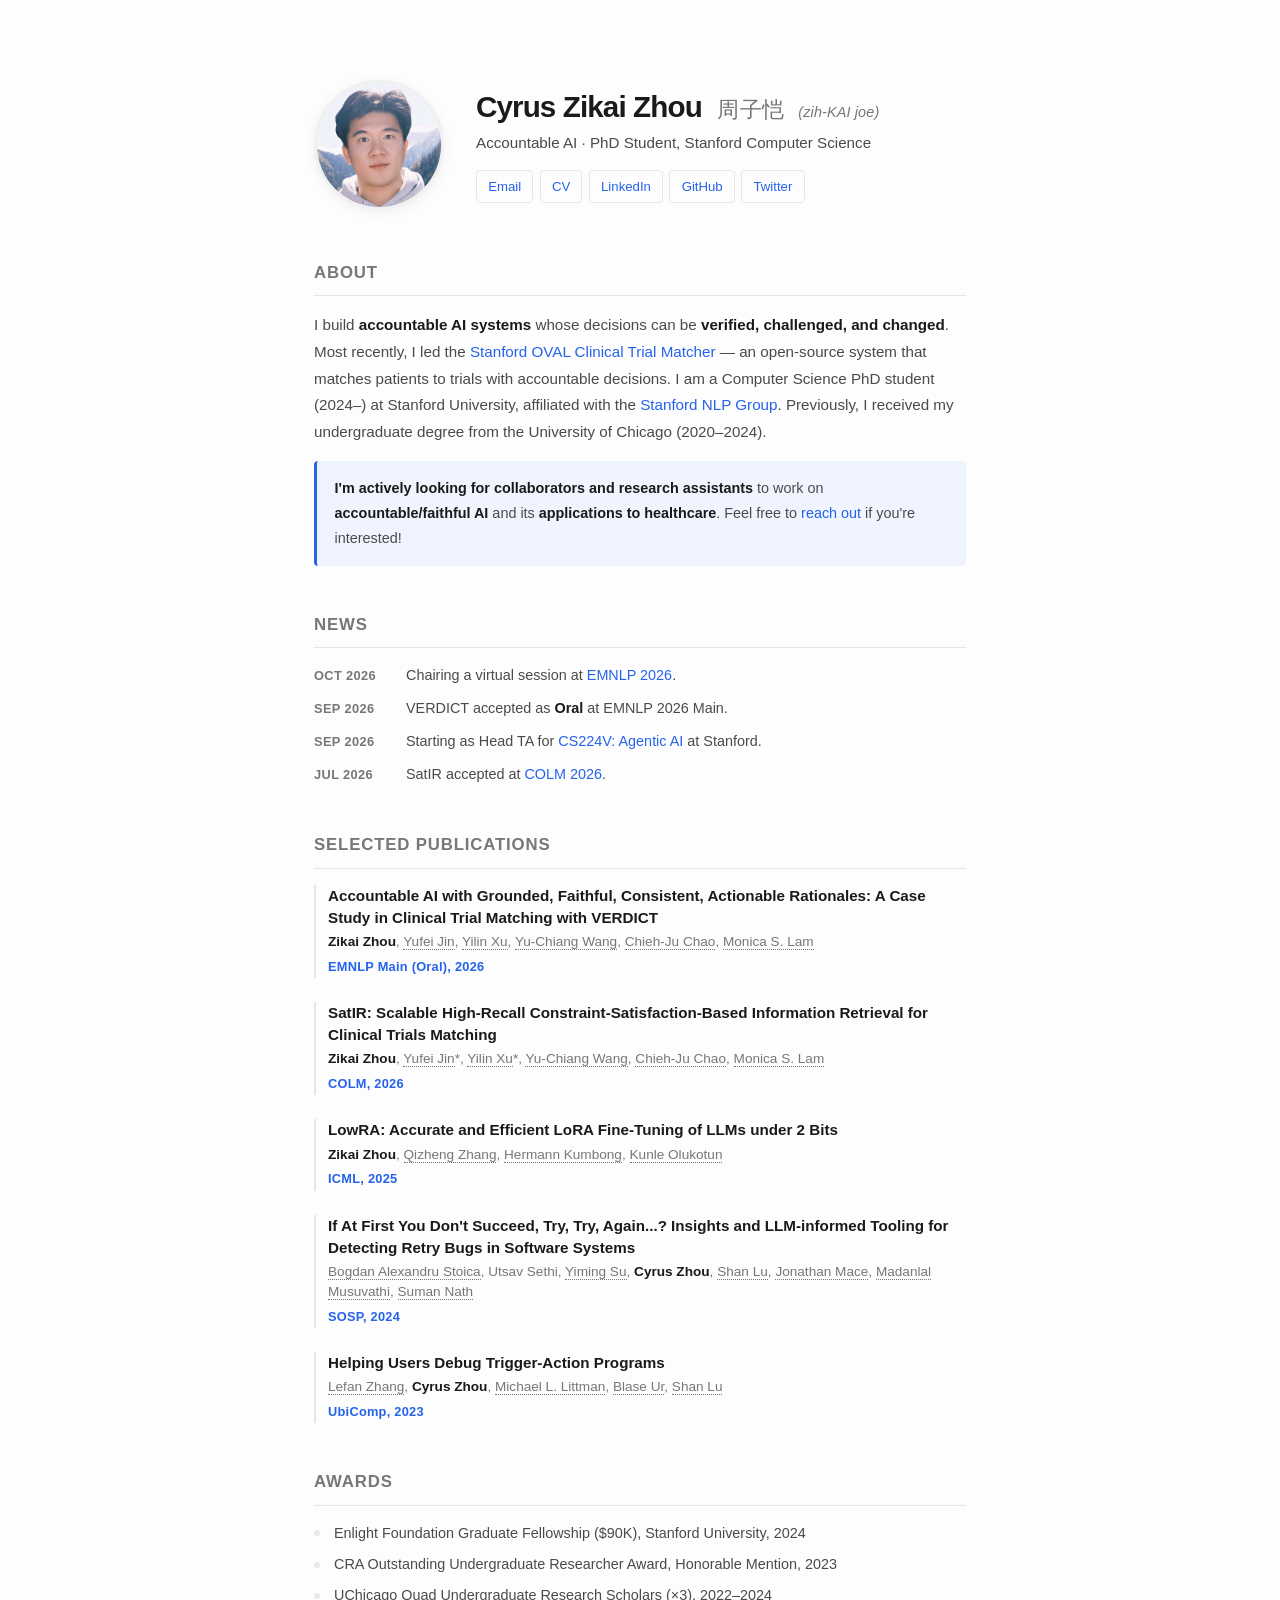
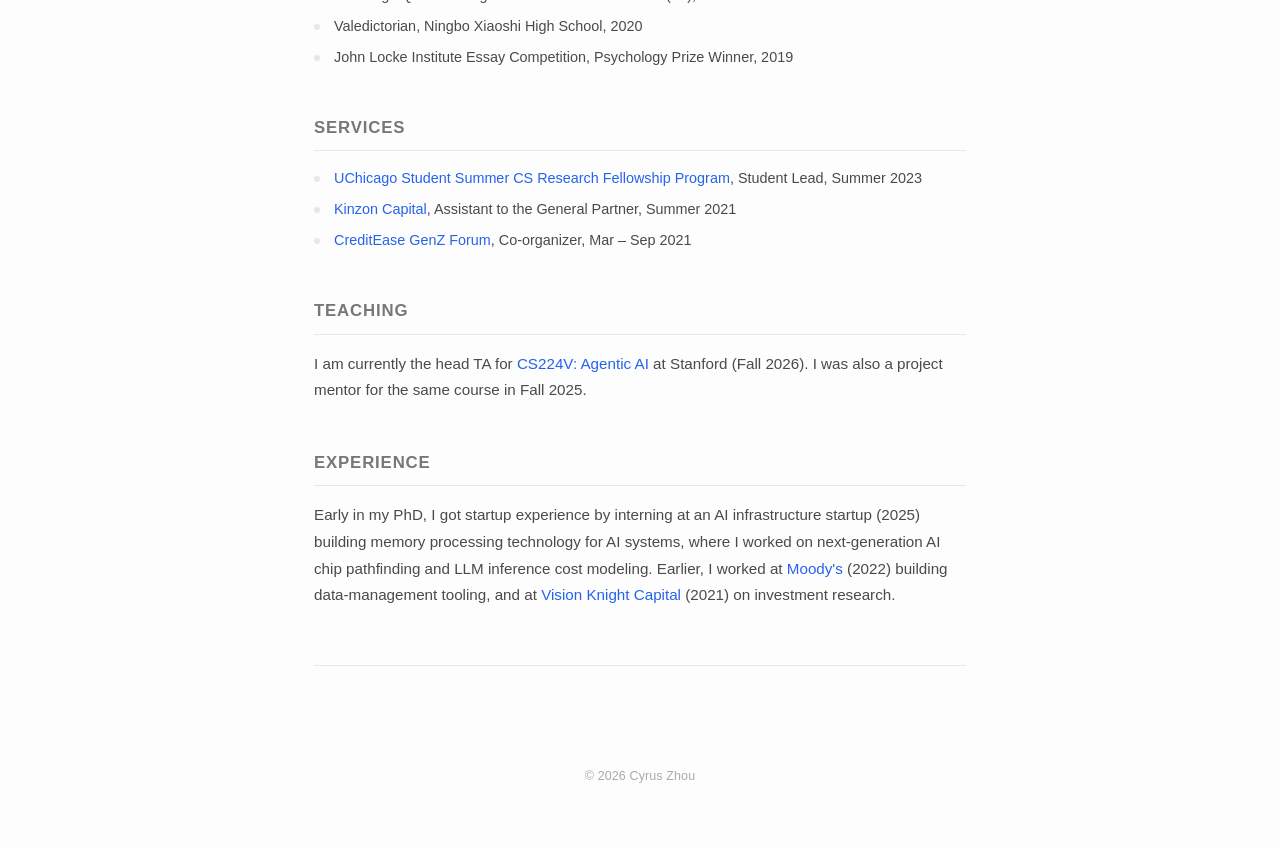
==== commit 5688f127: "Personal website Co-Authored-By: Claude Opus 5.5 <noreply@anthropic.com>" ====
--- a/index.html
+++ b/index.html
@@ -31,7 +31,7 @@
       <div class="profile">
         <img src="cyrus.jpg" alt="Cyrus Zhou" class="avatar" onerror="this.style.display='none'">
         <div class="intro">
-          <h1>Cyrus Zikai Zhou</h1>
+          <h1>Cyrus Zikai Zhou <span class="name-cn">周子恺</span> <span class="name-pron">(zih-KAI joe)</span></h1>
           <p class="subtitle">Accountable AI · PhD Student, Stanford Computer Science</p>
           <nav class="links">
             <a href="mailto:zikai@stanford.edu">Email</a>
@@ -48,16 +48,34 @@
       <h2>About</h2>
       <p>
         I build <strong>accountable AI systems</strong> whose decisions can be <strong>verified, challenged, and changed</strong>. Most recently, I led the <a href="https://github.com/stanford-oval/clinical-trial-matching" target="_blank">Stanford OVAL Clinical Trial Matcher</a> — an open-source system that matches patients to trials with accountable decisions.
-        I am a Computer Science PhD student (2024–) at Stanford University, advised by the amazing
-        <a href="https://suif.stanford.edu/~lam/" target="_blank">Prof. Monica S. Lam</a>,
-        and affiliated with the
-        <a href="https://oval.cs.stanford.edu/" target="_blank">Stanford Open Virtual Assistant Lab</a>
-        and the <a href="https://nlp.stanford.edu/" target="_blank">Stanford NLP Group</a>.
+        I am a Computer Science PhD student (2024–) at Stanford University, affiliated with the <a href="https://nlp.stanford.edu/" target="_blank">Stanford NLP Group</a>.
         Previously, I received my undergraduate degree from the University of Chicago (2020–2024).
       </p>
       <p class="callout">
         <strong>I'm actively looking for collaborators and research assistants</strong> to work on <strong>accountable/faithful AI</strong> and its <strong>applications to healthcare</strong>. Feel free to <a href="mailto:zikai@stanford.edu">reach out</a> if you're interested!
       </p>
+    </section>
+
+    <section id="news">
+      <h2>News</h2>
+      <ul class="news-list">
+        <li>
+          <span class="news-date">Oct 2026</span>
+          <span class="news-item">Chairing a virtual session at <a href="https://2026.emnlp.org/" target="_blank">EMNLP 2026</a>.</span>
+        </li>
+        <li>
+          <span class="news-date">Sep 2026</span>
+          <span class="news-item">VERDICT accepted as <strong>Oral</strong> at EMNLP 2026 Main.</span>
+        </li>
+        <li>
+          <span class="news-date">Sep 2026</span>
+          <span class="news-item">Starting as Head TA for <a href="https://cs224v.stanford.edu/" target="_blank">CS224V: Agentic AI</a> at Stanford.</span>
+        </li>
+        <li>
+          <span class="news-date">Jul 2026</span>
+          <span class="news-item">SatIR accepted at <a href="https://colmweb.org/" target="_blank">COLM 2026</a>.</span>
+        </li>
+      </ul>
     </section>
 
     <section id="publications">
--- a/style.css
+++ b/style.css
@@ -64,6 +64,23 @@
   color: var(--text);
 }
 
+.name-cn {
+  font-size: 1.4rem;
+  font-weight: 500;
+  color: var(--text-tertiary);
+  margin-left: 0.5rem;
+  letter-spacing: 0.02em;
+}
+
+.name-pron {
+  font-size: 0.9rem;
+  font-weight: 400;
+  font-style: italic;
+  color: var(--text-tertiary);
+  margin-left: 0.4rem;
+  letter-spacing: 0.01em;
+}
+
 .subtitle {
   color: var(--text-secondary);
   font-size: 0.95rem;
@@ -142,6 +159,58 @@
 
 p a:hover {
   text-decoration: underline;
+}
+
+/* ── News ── */
+.news-list {
+  list-style: none;
+  display: flex;
+  flex-direction: column;
+  gap: 0.6rem;
+}
+
+.news-list li {
+  display: grid;
+  grid-template-columns: 5rem 1fr;
+  gap: 0.75rem;
+  align-items: baseline;
+  font-size: 0.9rem;
+}
+
+.news-date {
+  color: var(--text-tertiary);
+  font-size: 0.8rem;
+  font-weight: 600;
+  text-transform: uppercase;
+  letter-spacing: 0.03em;
+  white-space: nowrap;
+}
+
+.news-item {
+  color: var(--text-secondary);
+  line-height: 1.55;
+}
+
+.news-item a {
+  color: var(--accent);
+  text-decoration: none;
+  font-weight: 500;
+}
+
+.news-item a:hover {
+  text-decoration: underline;
+}
+
+.news-item strong {
+  color: var(--text);
+  font-weight: 600;
+}
+
+@media (max-width: 520px) {
+  .news-list li {
+    grid-template-columns: 1fr;
+    gap: 0.1rem;
+  }
 }
 
 /* ── Publications ── */
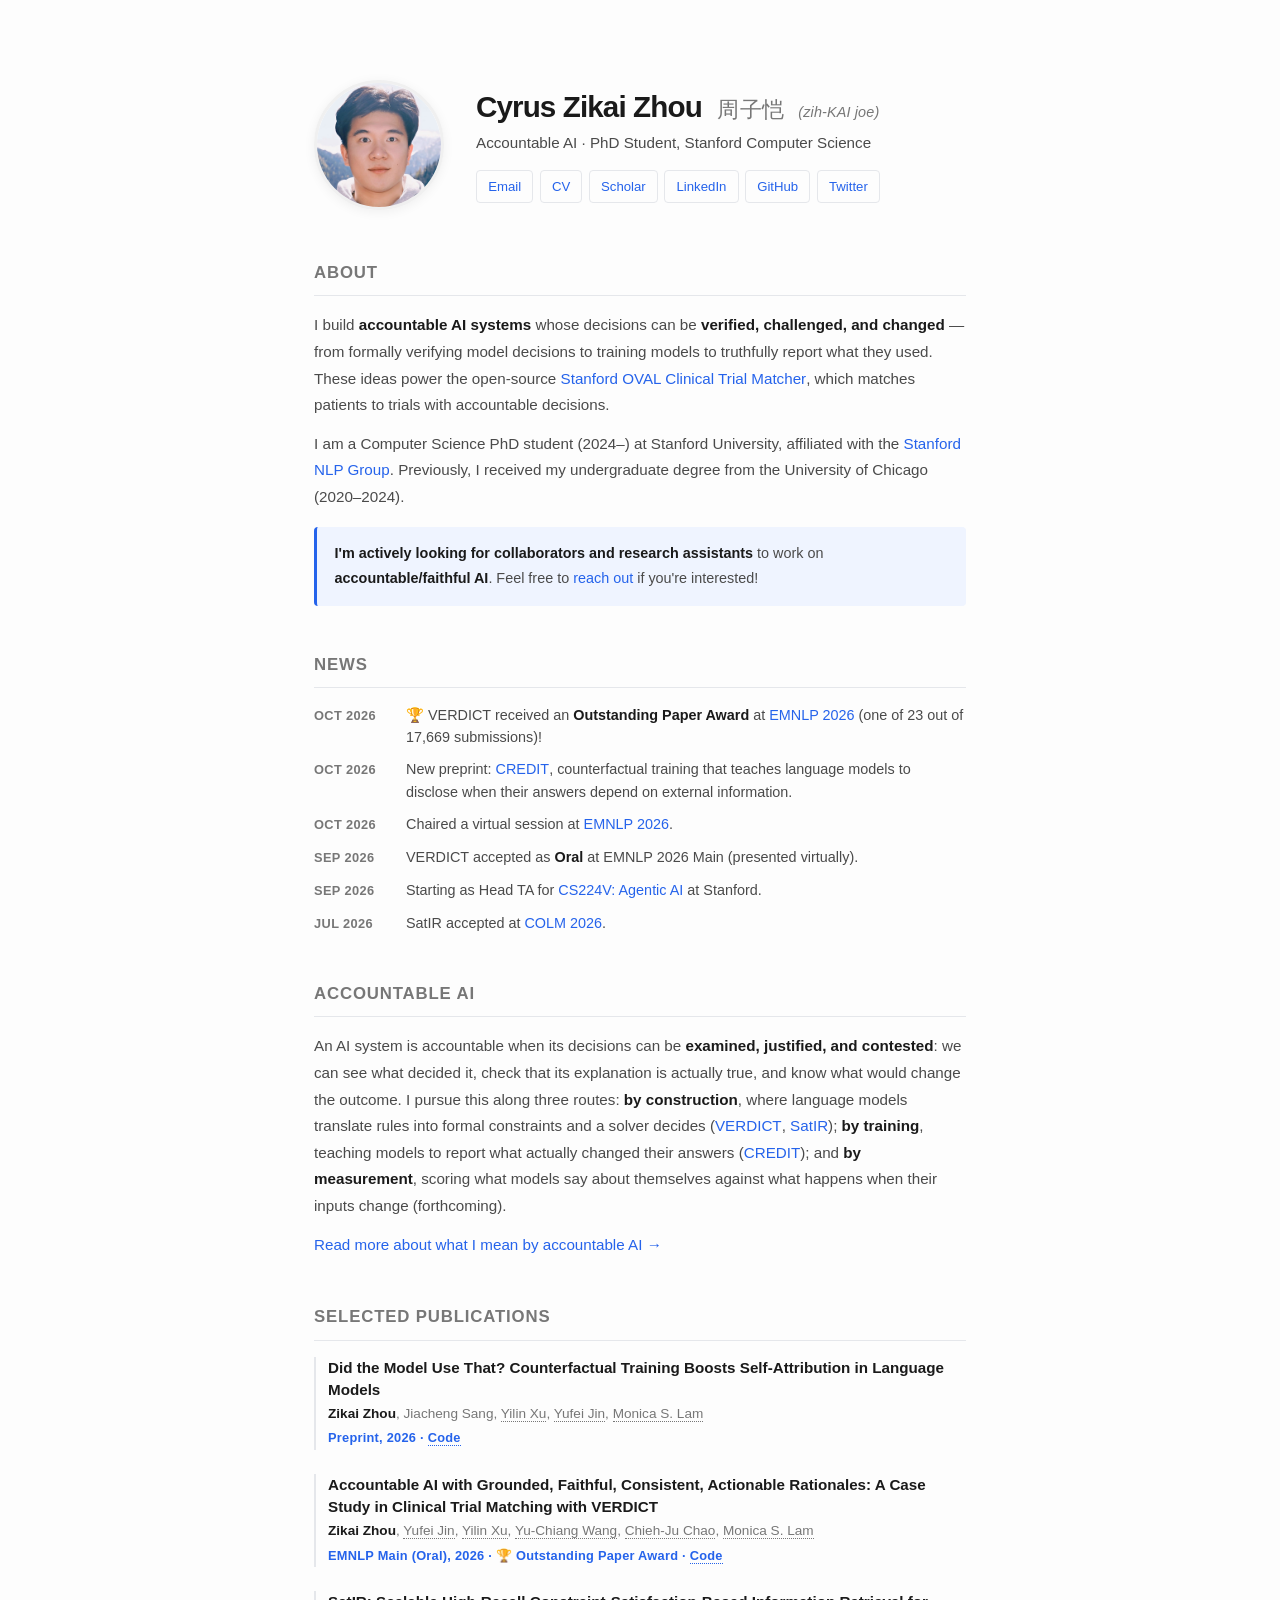
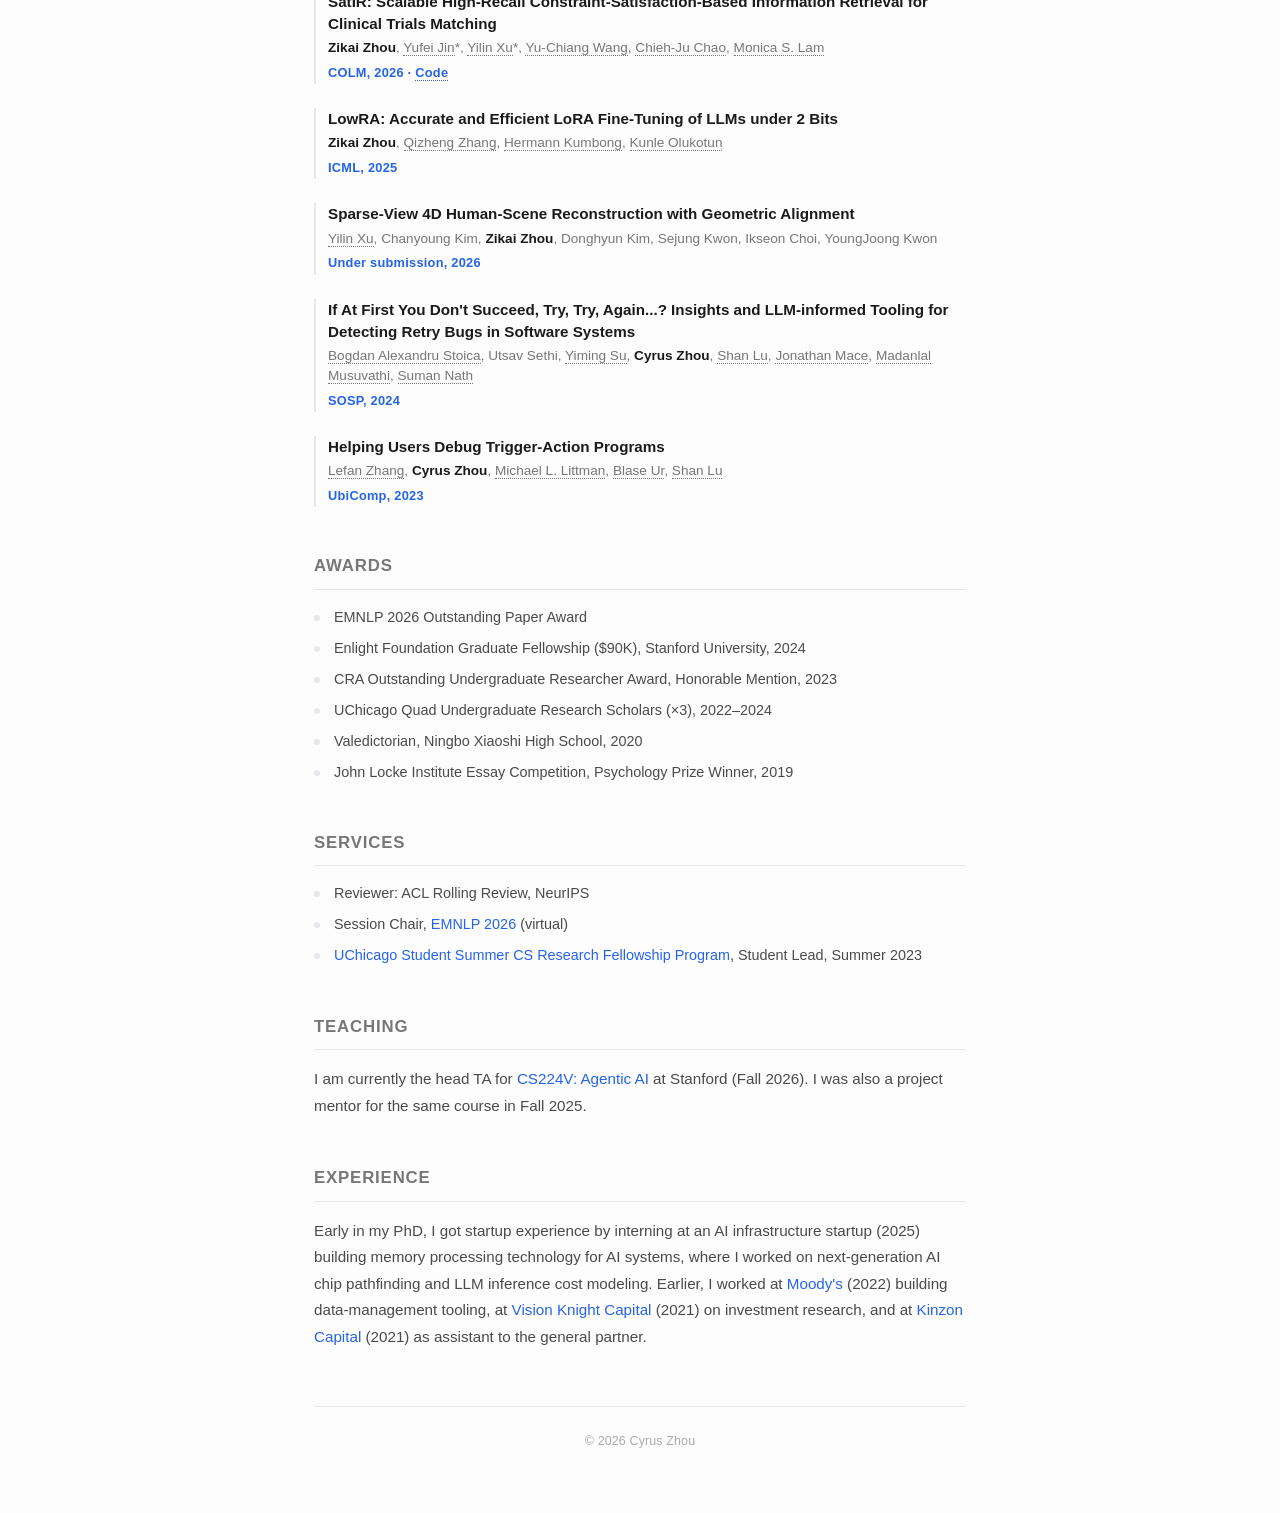
==== commit c60c5474: "Personal website Co-Authored-By: Claude Opus 5.5 <noreply@anthropic.com>" ====
--- a/index.html
+++ b/index.html
@@ -36,6 +36,7 @@
           <nav class="links">
             <a href="mailto:zikai@stanford.edu">Email</a>
             <a href="cv.pdf" target="_blank">CV</a>
+            <a href="https://scholar.google.com/citations?user=_RaUs5QAAAAJ" target="_blank">Scholar</a>
             <a href="https://www.linkedin.com/in/cyruszhou/" target="_blank">LinkedIn</a>
             <a href="https://github.com/zikai-zhou" target="_blank">GitHub</a>
             <a href="https://x.com/cyruszzhou" target="_blank">Twitter</a>
@@ -47,12 +48,14 @@
     <section id="about">
       <h2>About</h2>
       <p>
-        I build <strong>accountable AI systems</strong> whose decisions can be <strong>verified, challenged, and changed</strong>. Most recently, I led the <a href="https://github.com/stanford-oval/clinical-trial-matching" target="_blank">Stanford OVAL Clinical Trial Matcher</a> — an open-source system that matches patients to trials with accountable decisions.
+        I build <strong>accountable AI systems</strong> whose decisions can be <strong>verified, challenged, and changed</strong> — from formally verifying model decisions to training models to truthfully report what they used. These ideas power the open-source <a href="https://github.com/stanford-oval/clinical-trial-matching" target="_blank">Stanford OVAL Clinical Trial Matcher</a>, which matches patients to trials with accountable decisions.
+      </p>
+      <p>
         I am a Computer Science PhD student (2024–) at Stanford University, affiliated with the <a href="https://nlp.stanford.edu/" target="_blank">Stanford NLP Group</a>.
         Previously, I received my undergraduate degree from the University of Chicago (2020–2024).
       </p>
       <p class="callout">
-        <strong>I'm actively looking for collaborators and research assistants</strong> to work on <strong>accountable/faithful AI</strong> and its <strong>applications to healthcare</strong>. Feel free to <a href="mailto:zikai@stanford.edu">reach out</a> if you're interested!
+        <strong>I'm actively looking for collaborators and research assistants</strong> to work on <strong>accountable/faithful AI</strong>. Feel free to <a href="mailto:zikai@stanford.edu">reach out</a> if you're interested!
       </p>
     </section>
 
@@ -61,11 +64,19 @@
       <ul class="news-list">
         <li>
           <span class="news-date">Oct 2026</span>
-          <span class="news-item">Chairing a virtual session at <a href="https://2026.emnlp.org/" target="_blank">EMNLP 2026</a>.</span>
+          <span class="news-item">🏆 VERDICT received an <strong>Outstanding Paper Award</strong> at <a href="https://2026.emnlp.org/" target="_blank">EMNLP 2026</a> (one of 23 out of 17,669 submissions)!</span>
+        </li>
+        <li>
+          <span class="news-date">Oct 2026</span>
+          <span class="news-item">New preprint: <a href="https://arxiv.org/abs/2610.35295" target="_blank">CREDIT</a>, counterfactual training that teaches language models to disclose when their answers depend on external information.</span>
+        </li>
+        <li>
+          <span class="news-date">Oct 2026</span>
+          <span class="news-item">Chaired a virtual session at <a href="https://2026.emnlp.org/" target="_blank">EMNLP 2026</a>.</span>
         </li>
         <li>
           <span class="news-date">Sep 2026</span>
-          <span class="news-item">VERDICT accepted as <strong>Oral</strong> at EMNLP 2026 Main.</span>
+          <span class="news-item">VERDICT accepted as <strong>Oral</strong> at EMNLP 2026 Main (presented virtually).</span>
         </li>
         <li>
           <span class="news-date">Sep 2026</span>
@@ -78,23 +89,41 @@
       </ul>
     </section>
 
+    <section id="accountable-ai">
+      <h2>Accountable AI</h2>
+      <p>
+        An AI system is accountable when its decisions can be <strong>examined, justified, and contested</strong>: we can see what decided it, check that its explanation is actually true, and know what would change the outcome. I pursue this along three routes: <strong>by construction</strong>, where language models translate rules into formal constraints and a solver decides (<a href="https://arxiv.org/abs/2609.03366" target="_blank">VERDICT</a>, <a href="https://arxiv.org/abs/2604.08849" target="_blank">SatIR</a>); <strong>by training</strong>, teaching models to report what actually changed their answers (<a href="https://arxiv.org/abs/2610.35295" target="_blank">CREDIT</a>); and <strong>by measurement</strong>, scoring what models say about themselves against what happens when their inputs change (forthcoming).
+      </p>
+      <p><a href="accountability.html">Read more about what I mean by accountable AI &rarr;</a></p>
+    </section>
+
     <section id="publications">
       <h2>Selected Publications</h2>
       <ul class="pub-list">
         <li>
+          <span class="pub-title"><a href="https://arxiv.org/abs/2610.35295" target="_blank">Did the Model Use That? Counterfactual Training Boosts Self-Attribution in Language Models</a></span>
+          <span class="pub-authors"><strong>Zikai Zhou</strong>, Jiacheng Sang, <a href="https://clarkxu0625.github.io/" target="_blank">Yilin Xu</a>, <a href="https://www.linkedin.com/in/yufei-jin-bb508b283" target="_blank">Yufei Jin</a>, <a href="https://suif.stanford.edu/~lam/" target="_blank">Monica S. Lam</a></span>
+          <span class="pub-venue">Preprint, 2026 · <a href="https://github.com/stanford-oval/CREDIT" target="_blank">Code</a></span>
+        </li>
+        <li>
           <span class="pub-title"><a href="https://arxiv.org/abs/2609.03366" target="_blank">Accountable AI with Grounded, Faithful, Consistent, Actionable Rationales: A Case Study in Clinical Trial Matching with VERDICT</a></span>
           <span class="pub-authors"><strong>Zikai Zhou</strong>, <a href="https://www.linkedin.com/in/yufei-jin-bb508b283" target="_blank">Yufei Jin</a>, <a href="https://clarkxu0625.github.io/" target="_blank">Yilin Xu</a>, <a href="https://www.linkedin.com/in/yu-chiang-wang-b5a090160/" target="_blank">Yu-Chiang Wang</a>, <a href="https://www.mayo.edu/research/faculty/chao-chieh-ju-m-d/bio-20580414" target="_blank">Chieh-Ju Chao</a>, <a href="https://suif.stanford.edu/~lam/" target="_blank">Monica S. Lam</a></span>
-          <span class="pub-venue">EMNLP Main (Oral), 2026</span>
+          <span class="pub-venue">EMNLP Main (Oral), 2026 · 🏆 <strong>Outstanding Paper Award</strong> · <a href="https://github.com/stanford-oval/clinical-trial-matching" target="_blank">Code</a></span>
         </li>
         <li>
           <span class="pub-title"><a href="https://satir.genie.stanford.edu/" target="_blank">SatIR: Scalable High-Recall Constraint-Satisfaction-Based Information Retrieval for Clinical Trials Matching</a></span>
           <span class="pub-authors"><strong>Zikai Zhou</strong>, <a href="https://www.linkedin.com/in/yufei-jin-bb508b283" target="_blank">Yufei Jin</a>*, <a href="https://clarkxu0625.github.io/" target="_blank">Yilin Xu</a>*, <a href="https://www.linkedin.com/in/yu-chiang-wang-b5a090160/" target="_blank">Yu-Chiang Wang</a>, <a href="https://www.mayo.edu/research/faculty/chao-chieh-ju-m-d/bio-20580414" target="_blank">Chieh-Ju Chao</a>, <a href="https://suif.stanford.edu/~lam/" target="_blank">Monica S. Lam</a></span>
-          <span class="pub-venue">COLM, 2026</span>
+          <span class="pub-venue">COLM, 2026 · <a href="https://github.com/stanford-oval/clinical-trial-matching" target="_blank">Code</a></span>
         </li>
         <li>
           <span class="pub-title"><a href="https://arxiv.org/abs/2502.08141" target="_blank">LowRA: Accurate and Efficient LoRA Fine-Tuning of LLMs under 2 Bits</a></span>
           <span class="pub-authors"><strong>Zikai Zhou</strong>, <a href="https://alex-q-z.github.io/" target="_blank">Qizheng Zhang</a>, <a href="https://profiles.stanford.edu/hermann-kumbong" target="_blank">Hermann Kumbong</a>, <a href="http://arsenalfc.stanford.edu/kunle/" target="_blank">Kunle Olukotun</a></span>
           <span class="pub-venue">ICML, 2025</span>
+        </li>
+        <li>
+          <span class="pub-title">Sparse-View 4D Human-Scene Reconstruction with Geometric Alignment</span>
+          <span class="pub-authors"><a href="https://clarkxu0625.github.io/" target="_blank">Yilin Xu</a>, Chanyoung Kim, <strong>Zikai Zhou</strong>, Donghyun Kim, Sejung Kwon, Ikseon Choi, YoungJoong Kwon</span>
+          <span class="pub-venue">Under submission, 2026</span>
         </li>
         <li>
           <span class="pub-title"><a href="https://dl.acm.org/doi/abs/10.1145/3694715.3695971" target="_blank">If At First You Don't Succeed, Try, Try, Again...? Insights and LLM-informed Tooling for Detecting Retry Bugs in Software Systems</a></span>
@@ -112,6 +141,7 @@
     <section id="awards">
       <h2>Awards</h2>
       <ul class="award-list">
+        <li>EMNLP 2026 Outstanding Paper Award</li>
         <li>Enlight Foundation Graduate Fellowship ($90K), Stanford University, 2024</li>
         <li>CRA Outstanding Undergraduate Researcher Award, Honorable Mention, 2023</li>
         <li>UChicago Quad Undergraduate Research Scholars (×3), 2022–2024</li>
@@ -123,9 +153,9 @@
     <section id="services">
       <h2>Services</h2>
       <ul class="award-list">
+        <li>Reviewer: ACL Rolling Review, NeurIPS</li>
+        <li>Session Chair, <a href="https://2026.emnlp.org/" target="_blank">EMNLP 2026</a> (virtual)</li>
         <li><a href="https://cs.uchicago.edu/academics/undergraduate/summer-research/student-summer-research-fellowship-program/" target="_blank">UChicago Student Summer CS Research Fellowship Program</a>, Student Lead, Summer 2023</li>
-        <li><a href="http://www.kinzoncap.com" target="_blank">Kinzon Capital</a>, Assistant to the General Partner, Summer 2021</li>
-        <li><a href="https://m.jiemian.com/article/6374100.html" target="_blank">CreditEase GenZ Forum</a>, Co-organizer, Mar – Sep 2021</li>
       </ul>
     </section>
 
@@ -139,15 +169,11 @@
     <section id="experience">
       <h2>Experience</h2>
       <p>
-        Early in my PhD, I got startup experience by interning at an AI infrastructure startup (2025) building memory processing technology for AI systems, where I worked on next-generation AI chip pathfinding and LLM inference cost modeling. Earlier, I worked at <a href="https://www.moodys.com/" target="_blank">Moody's</a> (2022) building data-management tooling, and at <a href="http://www.vkc-partners.com/index_en.php" target="_blank">Vision Knight Capital</a> (2021) on investment research.
+        Early in my PhD, I got startup experience by interning at an AI infrastructure startup (2025) building memory processing technology for AI systems, where I worked on next-generation AI chip pathfinding and LLM inference cost modeling. Earlier, I worked at <a href="https://www.moodys.com/" target="_blank">Moody's</a> (2022) building data-management tooling, at <a href="http://www.vkc-partners.com/index_en.php" target="_blank">Vision Knight Capital</a> (2021) on investment research, and at <a href="http://www.kinzoncap.com" target="_blank">Kinzon Capital</a> (2021) as assistant to the general partner.
       </p>
     </section>
 
     <footer>
-      <div class="visitor-map">
-        <!-- ClustrMaps widget: register at https://clustrmaps.com/ (free) with your site to get a widget ID and replace YOUR_MAP_ID below -->
-        <script type="text/javascript" id="clustrmaps" src="//cdn.clustrmaps.com/map_v2.js?cl=ffffff&w=a&t=tt&d=YOUR_MAP_ID&co=cccccc&ct=808080"></script>
-      </div>
       <p>&copy; 2026 Cyrus Zhou</p>
     </footer>
   </main>
--- a/style.css
+++ b/style.css
@@ -161,6 +161,67 @@
   text-decoration: underline;
 }
 
+/* ── Accountable AI page ── */
+.page-header {
+  margin-bottom: 2.25rem;
+}
+
+.back-link {
+  display: inline-block;
+  font-size: 0.85rem;
+  font-weight: 500;
+  color: var(--text-tertiary);
+  text-decoration: none;
+  margin-bottom: 0.75rem;
+}
+
+.back-link:hover {
+  color: var(--accent);
+}
+
+.research h3 {
+  font-size: 0.95rem;
+  font-weight: 600;
+  color: var(--text);
+  margin: 1.4rem 0 0.5rem;
+}
+
+.research h3:first-of-type {
+  margin-top: 0;
+}
+
+.research ol,
+.research ul {
+  margin: 0 0 0.75rem 1.25rem;
+  font-size: 0.95rem;
+  color: var(--text-secondary);
+  line-height: 1.7;
+}
+
+.research li {
+  margin-bottom: 0.4rem;
+  padding-left: 0.2rem;
+}
+
+.research li::marker {
+  color: var(--text-tertiary);
+}
+
+.research li strong {
+  color: var(--text);
+  font-weight: 600;
+}
+
+.research li a {
+  color: var(--accent);
+  text-decoration: none;
+  font-weight: 500;
+}
+
+.research li a:hover {
+  text-decoration: underline;
+}
+
 /* ── News ── */
 .news-list {
   list-style: none;
@@ -401,13 +462,6 @@
   border-top: 1px solid var(--border);
 }
 
-.visitor-map {
-  display: flex;
-  justify-content: center;
-  margin-bottom: 1rem;
-  min-height: 60px;
-}
-
 footer p {
   font-size: 0.78rem;
   color: #aaa;
@@ -444,3 +498,13 @@
     padding-left: 0.6rem;
   }
 }
+
+.pub-venue a {
+  color: inherit;
+  text-decoration: none;
+  border-bottom: 1px dotted currentColor;
+}
+
+.pub-venue a:hover {
+  border-bottom-style: solid;
+}
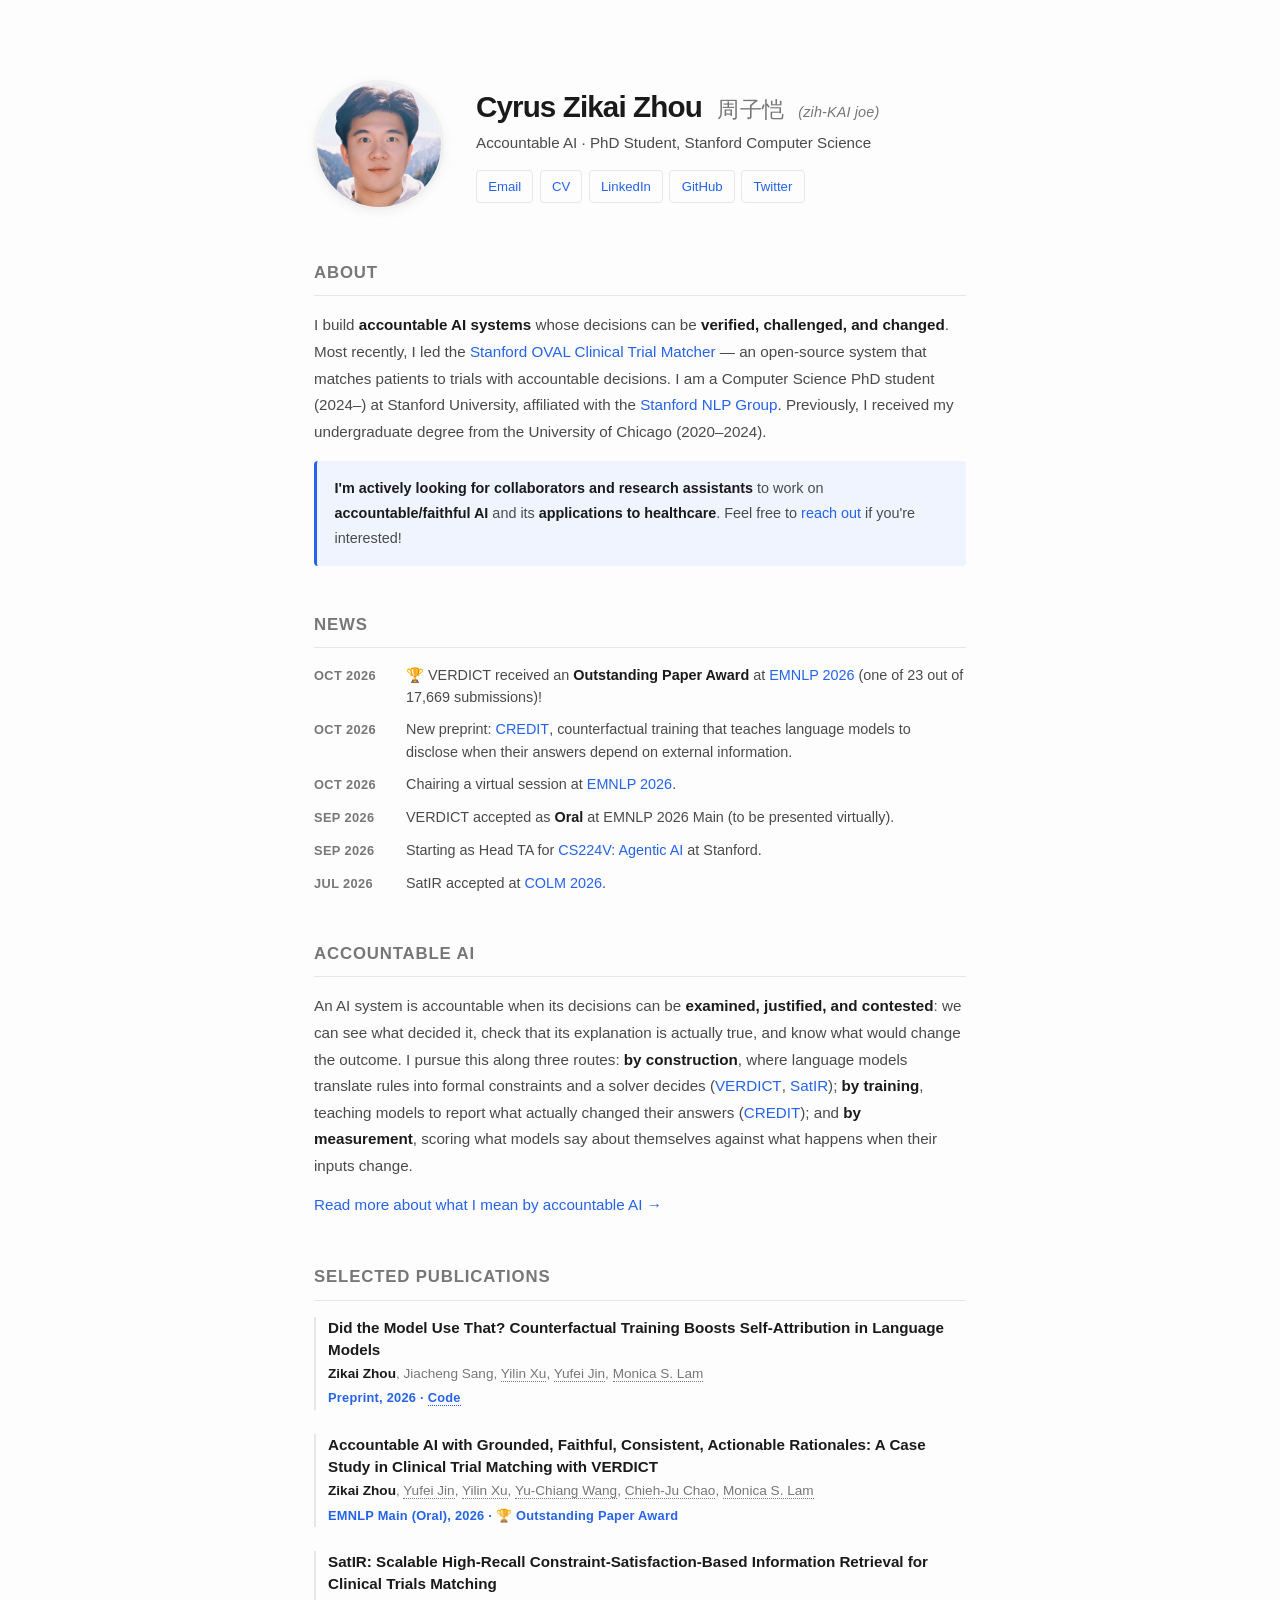
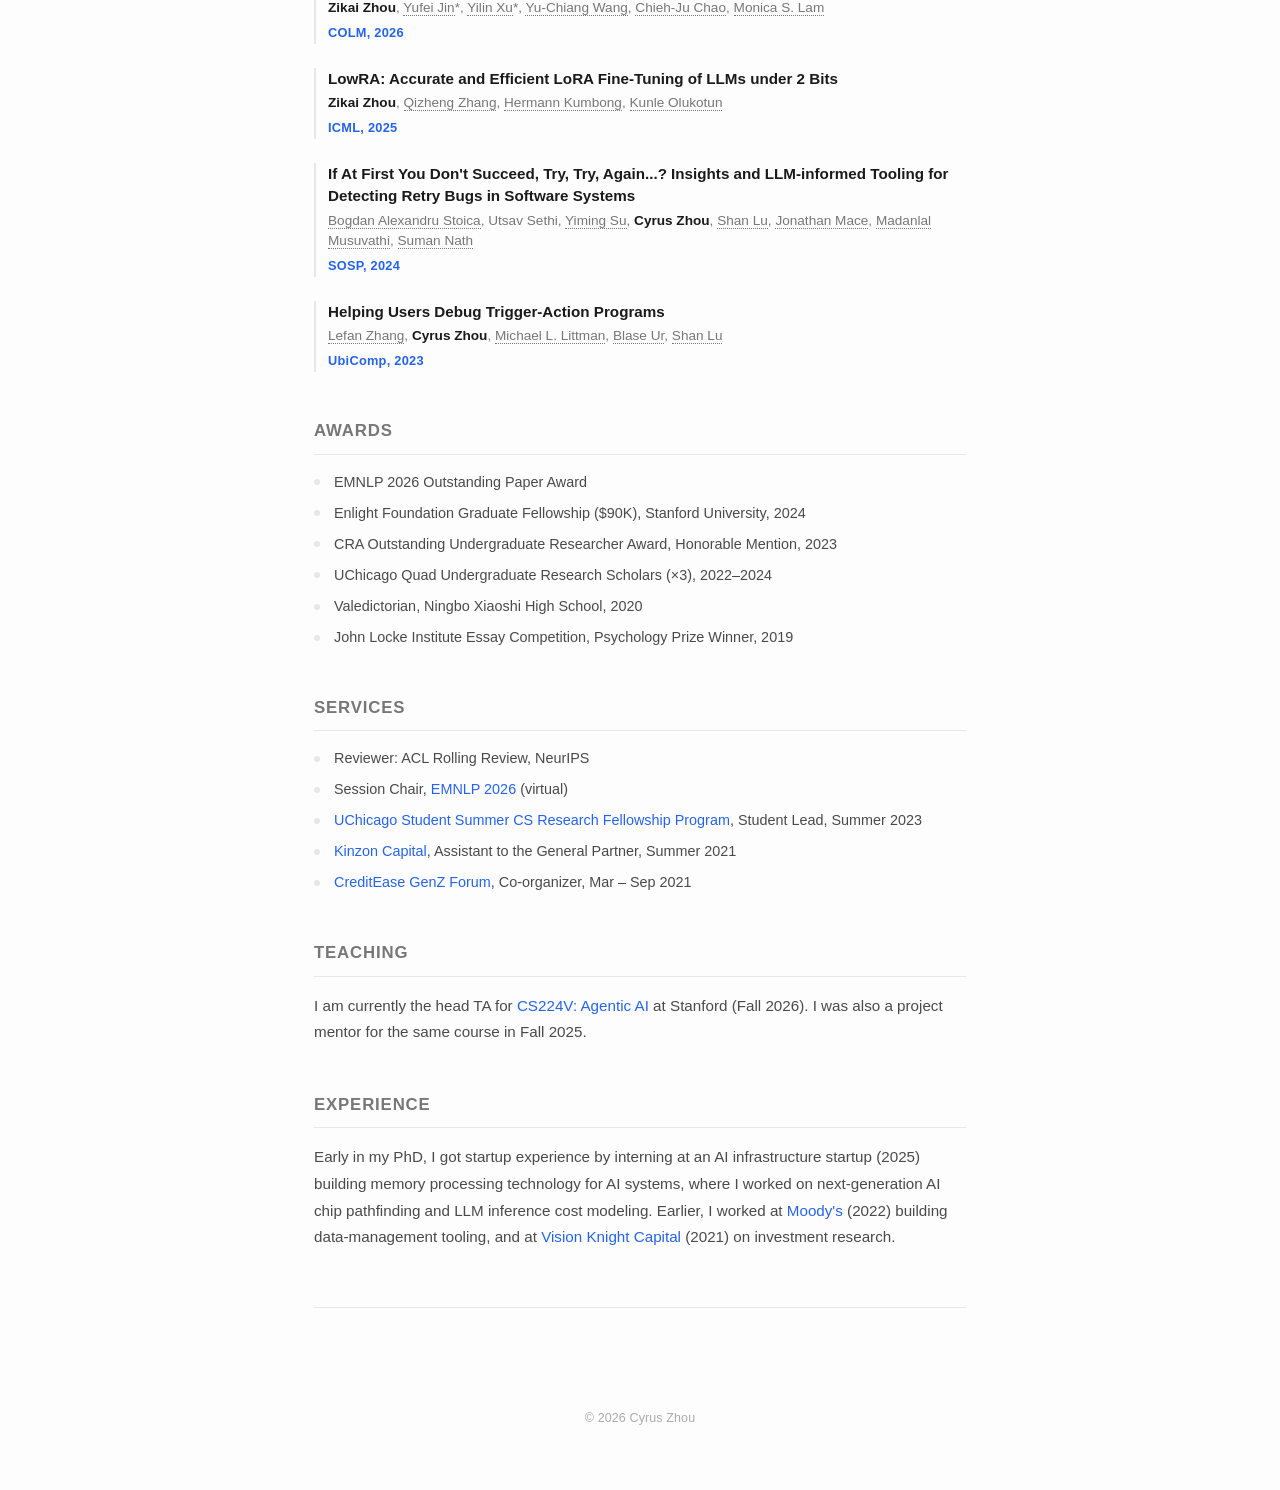
==== commit cc4be0d8: "Personal website Co-Authored-By: Claude Opus 5.5 <noreply@anthropic.com>" ====
--- a/index.html
+++ b/index.html
@@ -36,7 +36,6 @@
           <nav class="links">
             <a href="mailto:zikai@stanford.edu">Email</a>
             <a href="cv.pdf" target="_blank">CV</a>
-            <a href="https://scholar.google.com/citations?user=_RaUs5QAAAAJ" target="_blank">Scholar</a>
             <a href="https://www.linkedin.com/in/cyruszhou/" target="_blank">LinkedIn</a>
             <a href="https://github.com/zikai-zhou" target="_blank">GitHub</a>
             <a href="https://x.com/cyruszzhou" target="_blank">Twitter</a>
@@ -48,14 +47,12 @@
     <section id="about">
       <h2>About</h2>
       <p>
-        I build <strong>accountable AI systems</strong> whose decisions can be <strong>verified, challenged, and changed</strong> — from formally verifying model decisions to training models to truthfully report what they used. These ideas power the open-source <a href="https://github.com/stanford-oval/clinical-trial-matching" target="_blank">Stanford OVAL Clinical Trial Matcher</a>, which matches patients to trials with accountable decisions.
-      </p>
-      <p>
+        I build <strong>accountable AI systems</strong> whose decisions can be <strong>verified, challenged, and changed</strong>. Most recently, I led the <a href="https://github.com/stanford-oval/clinical-trial-matching" target="_blank">Stanford OVAL Clinical Trial Matcher</a> — an open-source system that matches patients to trials with accountable decisions.
         I am a Computer Science PhD student (2024–) at Stanford University, affiliated with the <a href="https://nlp.stanford.edu/" target="_blank">Stanford NLP Group</a>.
         Previously, I received my undergraduate degree from the University of Chicago (2020–2024).
       </p>
       <p class="callout">
-        <strong>I'm actively looking for collaborators and research assistants</strong> to work on <strong>accountable/faithful AI</strong>. Feel free to <a href="mailto:zikai@stanford.edu">reach out</a> if you're interested!
+        <strong>I'm actively looking for collaborators and research assistants</strong> to work on <strong>accountable/faithful AI</strong> and its <strong>applications to healthcare</strong>. Feel free to <a href="mailto:zikai@stanford.edu">reach out</a> if you're interested!
       </p>
     </section>
 
@@ -72,11 +69,11 @@
         </li>
         <li>
           <span class="news-date">Oct 2026</span>
-          <span class="news-item">Chaired a virtual session at <a href="https://2026.emnlp.org/" target="_blank">EMNLP 2026</a>.</span>
+          <span class="news-item">Chairing a virtual session at <a href="https://2026.emnlp.org/" target="_blank">EMNLP 2026</a>.</span>
         </li>
         <li>
           <span class="news-date">Sep 2026</span>
-          <span class="news-item">VERDICT accepted as <strong>Oral</strong> at EMNLP 2026 Main (presented virtually).</span>
+          <span class="news-item">VERDICT accepted as <strong>Oral</strong> at EMNLP 2026 Main (to be presented virtually).</span>
         </li>
         <li>
           <span class="news-date">Sep 2026</span>
@@ -92,7 +89,7 @@
     <section id="accountable-ai">
       <h2>Accountable AI</h2>
       <p>
-        An AI system is accountable when its decisions can be <strong>examined, justified, and contested</strong>: we can see what decided it, check that its explanation is actually true, and know what would change the outcome. I pursue this along three routes: <strong>by construction</strong>, where language models translate rules into formal constraints and a solver decides (<a href="https://arxiv.org/abs/2609.03366" target="_blank">VERDICT</a>, <a href="https://arxiv.org/abs/2604.08849" target="_blank">SatIR</a>); <strong>by training</strong>, teaching models to report what actually changed their answers (<a href="https://arxiv.org/abs/2610.35295" target="_blank">CREDIT</a>); and <strong>by measurement</strong>, scoring what models say about themselves against what happens when their inputs change (forthcoming).
+        An AI system is accountable when its decisions can be <strong>examined, justified, and contested</strong>: we can see what decided it, check that its explanation is actually true, and know what would change the outcome. I pursue this along three routes: <strong>by construction</strong>, where language models translate rules into formal constraints and a solver decides (<a href="https://arxiv.org/abs/2609.03366" target="_blank">VERDICT</a>, <a href="https://arxiv.org/abs/2604.08849" target="_blank">SatIR</a>); <strong>by training</strong>, teaching models to report what actually changed their answers (<a href="https://arxiv.org/abs/2610.35295" target="_blank">CREDIT</a>); and <strong>by measurement</strong>, scoring what models say about themselves against what happens when their inputs change.
       </p>
       <p><a href="accountability.html">Read more about what I mean by accountable AI &rarr;</a></p>
     </section>
@@ -108,22 +105,17 @@
         <li>
           <span class="pub-title"><a href="https://arxiv.org/abs/2609.03366" target="_blank">Accountable AI with Grounded, Faithful, Consistent, Actionable Rationales: A Case Study in Clinical Trial Matching with VERDICT</a></span>
           <span class="pub-authors"><strong>Zikai Zhou</strong>, <a href="https://www.linkedin.com/in/yufei-jin-bb508b283" target="_blank">Yufei Jin</a>, <a href="https://clarkxu0625.github.io/" target="_blank">Yilin Xu</a>, <a href="https://www.linkedin.com/in/yu-chiang-wang-b5a090160/" target="_blank">Yu-Chiang Wang</a>, <a href="https://www.mayo.edu/research/faculty/chao-chieh-ju-m-d/bio-20580414" target="_blank">Chieh-Ju Chao</a>, <a href="https://suif.stanford.edu/~lam/" target="_blank">Monica S. Lam</a></span>
-          <span class="pub-venue">EMNLP Main (Oral), 2026 · 🏆 <strong>Outstanding Paper Award</strong> · <a href="https://github.com/stanford-oval/clinical-trial-matching" target="_blank">Code</a></span>
+          <span class="pub-venue">EMNLP Main (Oral), 2026 · 🏆 <strong>Outstanding Paper Award</strong></span>
         </li>
         <li>
           <span class="pub-title"><a href="https://satir.genie.stanford.edu/" target="_blank">SatIR: Scalable High-Recall Constraint-Satisfaction-Based Information Retrieval for Clinical Trials Matching</a></span>
           <span class="pub-authors"><strong>Zikai Zhou</strong>, <a href="https://www.linkedin.com/in/yufei-jin-bb508b283" target="_blank">Yufei Jin</a>*, <a href="https://clarkxu0625.github.io/" target="_blank">Yilin Xu</a>*, <a href="https://www.linkedin.com/in/yu-chiang-wang-b5a090160/" target="_blank">Yu-Chiang Wang</a>, <a href="https://www.mayo.edu/research/faculty/chao-chieh-ju-m-d/bio-20580414" target="_blank">Chieh-Ju Chao</a>, <a href="https://suif.stanford.edu/~lam/" target="_blank">Monica S. Lam</a></span>
-          <span class="pub-venue">COLM, 2026 · <a href="https://github.com/stanford-oval/clinical-trial-matching" target="_blank">Code</a></span>
+          <span class="pub-venue">COLM, 2026</span>
         </li>
         <li>
           <span class="pub-title"><a href="https://arxiv.org/abs/2502.08141" target="_blank">LowRA: Accurate and Efficient LoRA Fine-Tuning of LLMs under 2 Bits</a></span>
           <span class="pub-authors"><strong>Zikai Zhou</strong>, <a href="https://alex-q-z.github.io/" target="_blank">Qizheng Zhang</a>, <a href="https://profiles.stanford.edu/hermann-kumbong" target="_blank">Hermann Kumbong</a>, <a href="http://arsenalfc.stanford.edu/kunle/" target="_blank">Kunle Olukotun</a></span>
           <span class="pub-venue">ICML, 2025</span>
-        </li>
-        <li>
-          <span class="pub-title">Sparse-View 4D Human-Scene Reconstruction with Geometric Alignment</span>
-          <span class="pub-authors"><a href="https://clarkxu0625.github.io/" target="_blank">Yilin Xu</a>, Chanyoung Kim, <strong>Zikai Zhou</strong>, Donghyun Kim, Sejung Kwon, Ikseon Choi, YoungJoong Kwon</span>
-          <span class="pub-venue">Under submission, 2026</span>
         </li>
         <li>
           <span class="pub-title"><a href="https://dl.acm.org/doi/abs/10.1145/3694715.3695971" target="_blank">If At First You Don't Succeed, Try, Try, Again...? Insights and LLM-informed Tooling for Detecting Retry Bugs in Software Systems</a></span>
@@ -156,6 +148,8 @@
         <li>Reviewer: ACL Rolling Review, NeurIPS</li>
         <li>Session Chair, <a href="https://2026.emnlp.org/" target="_blank">EMNLP 2026</a> (virtual)</li>
         <li><a href="https://cs.uchicago.edu/academics/undergraduate/summer-research/student-summer-research-fellowship-program/" target="_blank">UChicago Student Summer CS Research Fellowship Program</a>, Student Lead, Summer 2023</li>
+        <li><a href="http://www.kinzoncap.com" target="_blank">Kinzon Capital</a>, Assistant to the General Partner, Summer 2021</li>
+        <li><a href="https://m.jiemian.com/article/6374100.html" target="_blank">CreditEase GenZ Forum</a>, Co-organizer, Mar – Sep 2021</li>
       </ul>
     </section>
 
@@ -169,11 +163,15 @@
     <section id="experience">
       <h2>Experience</h2>
       <p>
-        Early in my PhD, I got startup experience by interning at an AI infrastructure startup (2025) building memory processing technology for AI systems, where I worked on next-generation AI chip pathfinding and LLM inference cost modeling. Earlier, I worked at <a href="https://www.moodys.com/" target="_blank">Moody's</a> (2022) building data-management tooling, at <a href="http://www.vkc-partners.com/index_en.php" target="_blank">Vision Knight Capital</a> (2021) on investment research, and at <a href="http://www.kinzoncap.com" target="_blank">Kinzon Capital</a> (2021) as assistant to the general partner.
+        Early in my PhD, I got startup experience by interning at an AI infrastructure startup (2025) building memory processing technology for AI systems, where I worked on next-generation AI chip pathfinding and LLM inference cost modeling. Earlier, I worked at <a href="https://www.moodys.com/" target="_blank">Moody's</a> (2022) building data-management tooling, and at <a href="http://www.vkc-partners.com/index_en.php" target="_blank">Vision Knight Capital</a> (2021) on investment research.
       </p>
     </section>
 
     <footer>
+      <div class="visitor-map">
+        <!-- ClustrMaps widget: register at https://clustrmaps.com/ (free) with your site to get a widget ID and replace YOUR_MAP_ID below -->
+        <script type="text/javascript" id="clustrmaps" src="//cdn.clustrmaps.com/map_v2.js?cl=ffffff&w=a&t=tt&d=YOUR_MAP_ID&co=cccccc&ct=808080"></script>
+      </div>
       <p>&copy; 2026 Cyrus Zhou</p>
     </footer>
   </main>
--- a/style.css
+++ b/style.css
@@ -462,6 +462,13 @@
   border-top: 1px solid var(--border);
 }
 
+.visitor-map {
+  display: flex;
+  justify-content: center;
+  margin-bottom: 1rem;
+  min-height: 60px;
+}
+
 footer p {
   font-size: 0.78rem;
   color: #aaa;
